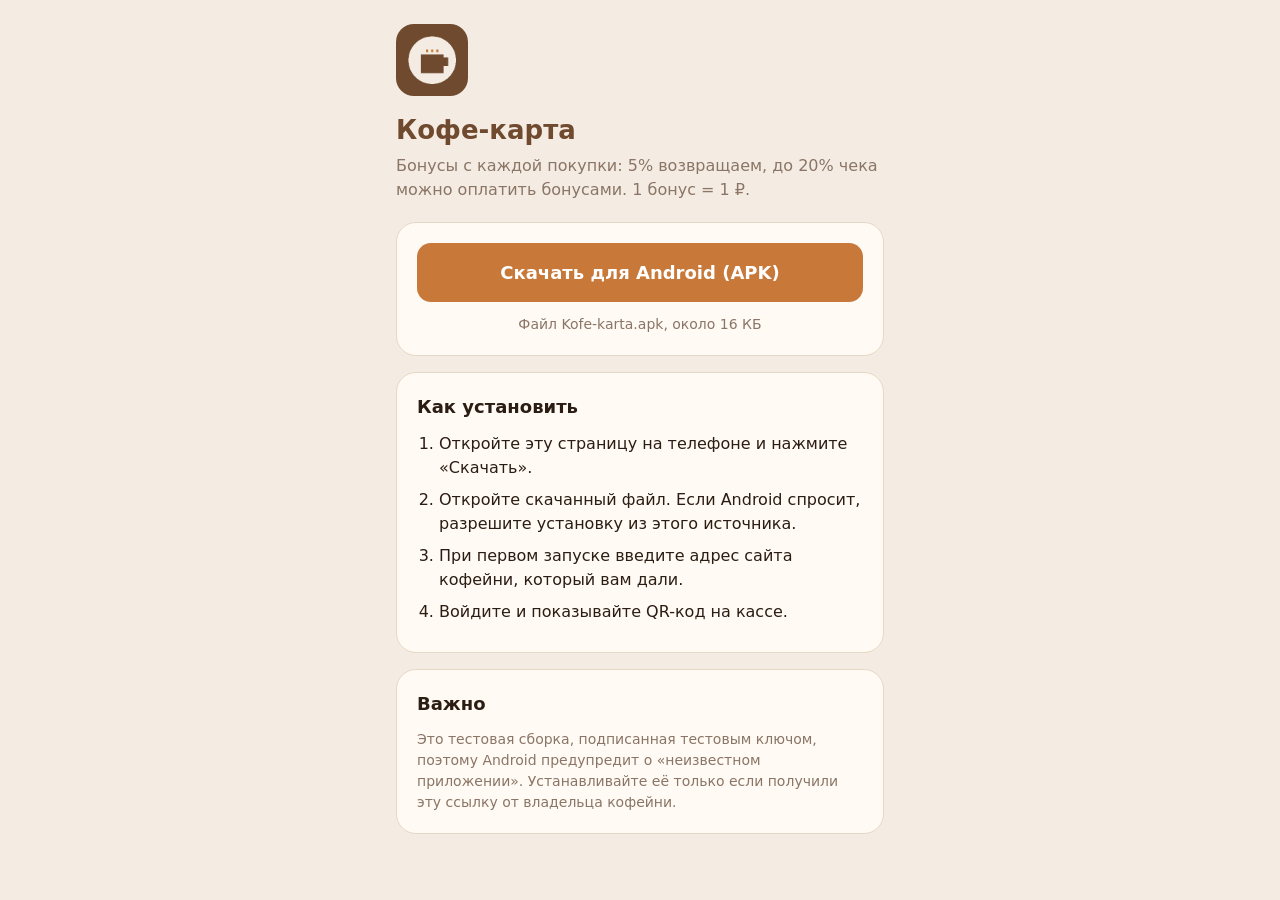
==== docs/index.html @ 7e7cccf2 "Бонусная система кофейни: сервер, веб-приложение и Android-оболочка Кэшбэк бонусами (5% с покупки, д" ====
<!doctype html>
<html lang="ru">
<head>
<meta charset="utf-8">
<meta name="viewport" content="width=device-width, initial-scale=1">
<meta name="theme-color" content="#6f4a2f">
<title>Кофе-карта — скачать приложение</title>
<link rel="icon" href="icon.svg">
<style>
  :root { --bg:#f4ece2; --card:#fffaf3; --ink:#2b1d14; --muted:#8a7566; --line:#e6d8c7; --brown:#6f4a2f; --accent:#c8793a; --accent-ink:#fff; }
  @media (prefers-color-scheme: dark) {
    :root { --bg:#1e1510; --card:#2a1e17; --ink:#f3e8da; --muted:#a8917e; --line:#3d2d22; --brown:#d9a26c; --accent:#d98a45; --accent-ink:#1e1510; }
  }
  * { box-sizing: border-box; }
  body { margin:0; background:var(--bg); color:var(--ink); font:16px/1.5 system-ui,-apple-system,"Segoe UI",Roboto,sans-serif; }
  main { max-width:520px; margin:0 auto; padding:24px 16px 48px; }
  h1 { font-size:26px; margin:8px 0 4px; color:var(--brown); }
  .lead { color:var(--muted); margin:0 0 20px; }
  .card { background:var(--card); border:1px solid var(--line); border-radius:20px; padding:20px; margin-bottom:16px; }
  h2 { font-size:18px; margin:0 0 12px; }
  .btn { display:block; text-align:center; text-decoration:none; font-weight:700; font-size:18px; padding:16px;
         border-radius:14px; background:var(--accent); color:var(--accent-ink); }
  ol { margin:0; padding-left:22px; } li { margin:8px 0; }
  .muted { color:var(--muted); font-size:14px; }
  img.logo { width:72px; height:72px; border-radius:18px; }
</style>
</head>
<body>
<main>
  <img class="logo" src="icon-192.png" alt="">
  <h1>Кофе-карта</h1>
  <p class="lead">Бонусы с каждой покупки: 5% возвращаем, до 20% чека можно оплатить бонусами. 1 бонус = 1 ₽.</p>

  <div class="card">
    <a class="btn" href="https://github.com/killmite96-bot/coffee-bonus/releases/latest/download/Kofe-karta.apk">Скачать для Android (APK)</a>
    <p class="muted" style="margin:12px 0 0 0; text-align:center">Файл Kofe-karta.apk, около 16 КБ</p>
  </div>

  <div class="card">
    <h2>Как установить</h2>
    <ol>
      <li>Откройте эту страницу на телефоне и нажмите «Скачать».</li>
      <li>Откройте скачанный файл. Если Android спросит, разрешите установку из этого источника.</li>
      <li>При первом запуске введите адрес сайта кофейни, который вам дали.</li>
      <li>Войдите и показывайте QR-код на кассе.</li>
    </ol>
  </div>

  <div class="card">
    <h2>Важно</h2>
    <p class="muted" style="margin:0">Это тестовая сборка, подписанная тестовым ключом, поэтому Android предупредит о «неизвестном приложении». Устанавливайте её только если получили эту ссылку от владельца кофейни.</p>
  </div>
</main>
</body>
</html>
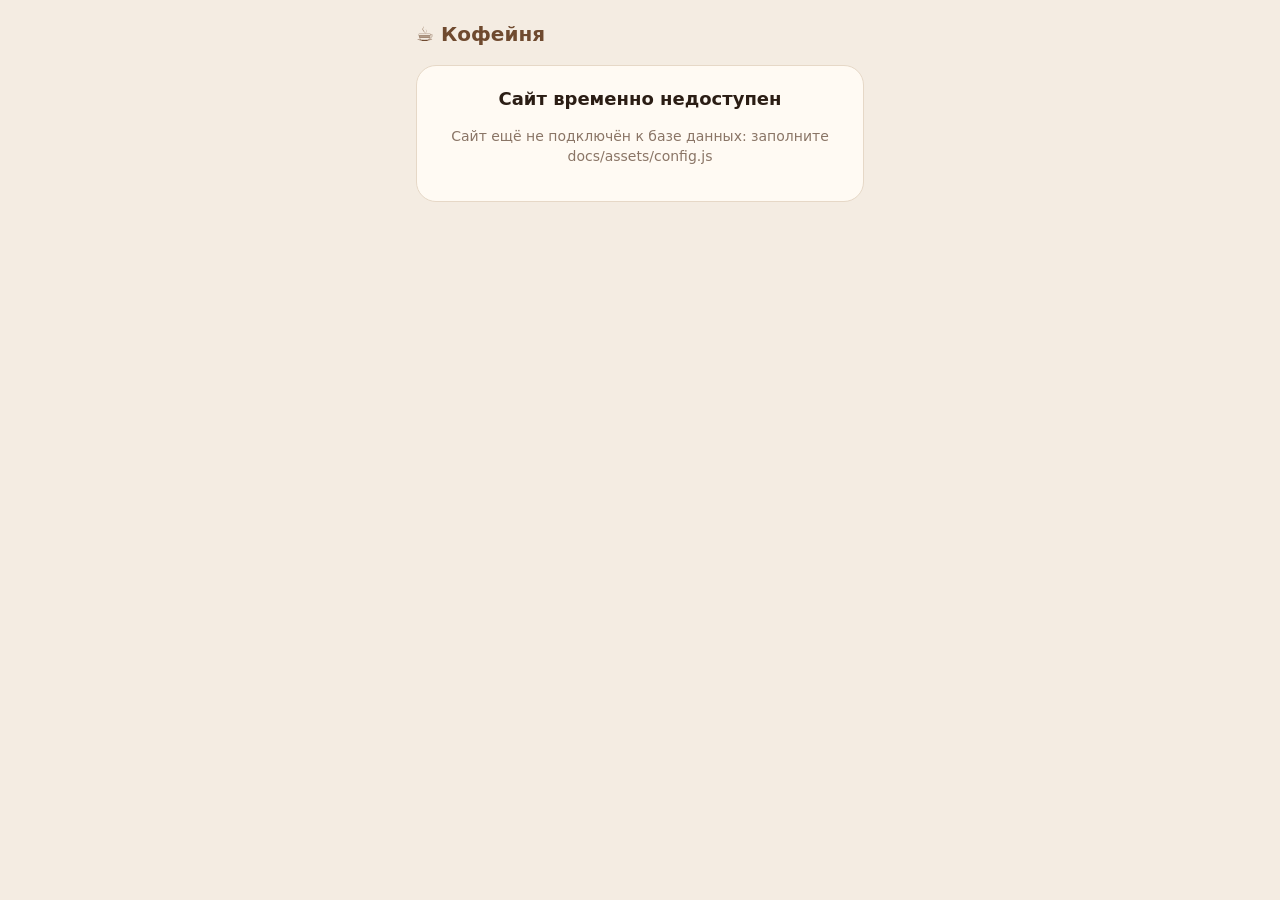
==== commit deca3efd: "Перенос на GitHub Pages + Supabase: сервер больше не нужен Сайт (клиент, касса, админка) целиком в d" ====
--- a/docs/index.html
+++ b/docs/index.html
@@ -2,54 +2,136 @@
 <html lang="ru">
 <head>
 <meta charset="utf-8">
-<meta name="viewport" content="width=device-width, initial-scale=1">
+<meta name="viewport" content="width=device-width, initial-scale=1, viewport-fit=cover">
 <meta name="theme-color" content="#6f4a2f">
-<title>Кофе-карта — скачать приложение</title>
-<link rel="icon" href="icon.svg">
-<style>
-  :root { --bg:#f4ece2; --card:#fffaf3; --ink:#2b1d14; --muted:#8a7566; --line:#e6d8c7; --brown:#6f4a2f; --accent:#c8793a; --accent-ink:#fff; }
-  @media (prefers-color-scheme: dark) {
-    :root { --bg:#1e1510; --card:#2a1e17; --ink:#f3e8da; --muted:#a8917e; --line:#3d2d22; --brown:#d9a26c; --accent:#d98a45; --accent-ink:#1e1510; }
-  }
-  * { box-sizing: border-box; }
-  body { margin:0; background:var(--bg); color:var(--ink); font:16px/1.5 system-ui,-apple-system,"Segoe UI",Roboto,sans-serif; }
-  main { max-width:520px; margin:0 auto; padding:24px 16px 48px; }
-  h1 { font-size:26px; margin:8px 0 4px; color:var(--brown); }
-  .lead { color:var(--muted); margin:0 0 20px; }
-  .card { background:var(--card); border:1px solid var(--line); border-radius:20px; padding:20px; margin-bottom:16px; }
-  h2 { font-size:18px; margin:0 0 12px; }
-  .btn { display:block; text-align:center; text-decoration:none; font-weight:700; font-size:18px; padding:16px;
-         border-radius:14px; background:var(--accent); color:var(--accent-ink); }
-  ol { margin:0; padding-left:22px; } li { margin:8px 0; }
-  .muted { color:var(--muted); font-size:14px; }
-  img.logo { width:72px; height:72px; border-radius:18px; }
-</style>
+<title>Бонусная карта</title>
+<link rel="manifest" href="manifest.webmanifest">
+<link rel="icon" href="assets/icon.svg">
+<link rel="apple-touch-icon" href="assets/icon-192.png">
+<link rel="stylesheet" href="assets/style.css">
 </head>
 <body>
-<main>
-  <img class="logo" src="icon-192.png" alt="">
-  <h1>Кофе-карта</h1>
-  <p class="lead">Бонусы с каждой покупки: 5% возвращаем, до 20% чека можно оплатить бонусами. 1 бонус = 1 ₽.</p>
+<div class="wrap">
+  <div class="brand"><h1 id="shop">☕ Кофейня</h1><button class="ghost small" id="logout" hidden>Выйти</button></div>
+  <div id="view"></div>
+</div>
+<script src="assets/vendor/qrcode.min.js"></script>
+<script src="assets/config.js"></script>
+<script src="assets/common.js"></script>
+<script>
+let cfg, timers = [];
+const view = $('#view');
 
-  <div class="card">
-    <a class="btn" href="https://github.com/killmite96-bot/coffee-bonus/releases/latest/download/Kofe-karta.apk">Скачать для Android (APK)</a>
-    <p class="muted" style="margin:12px 0 0 0; text-align:center">Файл Kofe-karta.apk, около 16 КБ</p>
-  </div>
+function clearTimers() { timers.forEach(clearInterval); timers = []; }
 
-  <div class="card">
-    <h2>Как установить</h2>
-    <ol>
-      <li>Откройте эту страницу на телефоне и нажмите «Скачать».</li>
-      <li>Откройте скачанный файл. Если Android спросит, разрешите установку из этого источника.</li>
-      <li>При первом запуске введите адрес сайта кофейни, который вам дали.</li>
-      <li>Войдите и показывайте QR-код на кассе.</li>
-    </ol>
-  </div>
+function showLogin() {
+  clearTimers();
+  $('#logout').hidden = true;
+  view.innerHTML = `
+    <div class="card center">
+      <p class="lead">Возвращаем бонусами с каждой покупки 🎁</p>
+      <p class="muted">Войдите, чтобы получить свою карту. Показывайте QR-код на кассе — бонусы копятся сами, а потом ими можно оплатить часть заказа.</p>
+      <div id="login"></div>
+    </div>
+    <p class="muted center"><a href="barista/" style="color:inherit">Для сотрудников</a> · <a href="admin/" style="color:inherit">Администратору</a></p>`;
+  const box = $('#login');
+  if (cfg.dev) {
+    box.innerHTML = `
+      <label for="n" style="text-align:left">Тестовый вход — ваше имя</label>
+      <input id="n" placeholder="Например, Анна" autocomplete="off">
+      <p></p><button class="big" id="go">Войти</button>
+      <p class="muted">Режим разработки: бот Telegram ещё не подключён.</p>`;
+    $('#go').onclick = async () => {
+      try { await api('/api/auth/dev', 'POST', { name: $('#n').value }); boot(); }
+      catch (e) { toast(e.message, 'err'); }
+    };
+  } else {
+    const s = document.createElement('script');
+    s.async = true;
+    s.src = 'https://telegram.org/js/telegram-widget.js?22';
+    s.dataset.telegramLogin = cfg.bot_username;
+    s.dataset.size = 'large';
+    s.dataset.radius = '14';
+    s.dataset.authUrl = new URL('auth/', location.href).href; // вход через редирект — работает и в приложении
+    s.dataset.requestAccess = 'write';
+    box.appendChild(s);
+  }
+}
 
-  <div class="card">
-    <h2>Важно</h2>
-    <p class="muted" style="margin:0">Это тестовая сборка, подписанная тестовым ключом, поэтому Android предупредит о «неизвестном приложении». Устанавливайте её только если получили эту ссылку от владельца кофейни.</p>
-  </div>
-</main>
+function showCard(me) {
+  $('#logout').hidden = false;
+  view.innerHTML = `
+    <div class="card">
+      <p class="muted center" style="margin:0">Здравствуйте, ${esc(me.user.name)}</p>
+      <div id="bal"></div>
+      <p class="muted center" id="rules" style="margin:10px 0 0"></p>
+    </div>
+    <div class="card center">
+      <h2>Покажите баристе</h2>
+      <div class="qrbox" id="qr"></div>
+      <div class="bar"><i id="timer" style="width:100%"></i></div>
+      <p class="muted" style="margin:12px 0 2px">Если сканер не работает, назовите:</p>
+      <div class="muted">Карта № <b id="card"></b></div>
+      <div class="code" id="code"></div>
+    </div>
+    <div class="card"><h2>История</h2><ul class="list" id="hist"></ul></div>`;
+  paint(me);
+
+  let expiresAt = 0;
+  const loadQr = async () => {
+    try {
+      const q = await api('/api/qr');
+      const qr = qrcode(0, 'M');
+      qr.addData(q.payload);
+      qr.make();
+      $('#qr').innerHTML = qr.createSvgTag({ scalable: true, margin: 0 });
+      $('#card').textContent = q.card;
+      $('#code').textContent = q.code.slice(0, 3) + ' ' + q.code.slice(3);
+      expiresAt = Date.now() + q.expires_in * 1000;
+    } catch (e) { if (e.status === 401) boot(); }
+  };
+  loadQr();
+  timers.push(setInterval(() => {
+    const left = (expiresAt - Date.now()) / 1000;
+    $('#timer').style.width = Math.max(0, left / 30 * 100) + '%';
+    if (left <= 1) { expiresAt = Date.now() + 5000; loadQr(); }
+  }, 1000));
+  // подтягиваем прогресс, пока клиент ждёт у кассы
+  timers.push(setInterval(async () => {
+    try { paint(await api('/api/me')); } catch (e) { if (e.status === 401) boot(); }
+  }, 6000));
+}
+
+let last = '';
+function paint(me) {
+  const key = JSON.stringify([me.balance, me.history.length]);
+  if (key === last) return;
+  if (last && JSON.parse(last)[0] !== me.balance) toast('Баланс обновлён: ' + me.balance + ' ' + bonusWord(me.balance));
+  last = key;
+  $('#bal').innerHTML = balanceBlock(me.balance);
+  $('#rules').textContent = `Начисляем ${me.earn_percent}% с каждой покупки. Бонусами можно оплатить до ${me.max_spend_percent}% чека.`;
+  $('#hist').innerHTML = me.history.length
+    ? me.history.map(h => `<li><span>Покупка ${rub(h.amount)}
+        <span class="muted">· ${esc(h.location || '')}</span><br><span class="muted">${fmtDate(h.created_at)}</span></span>
+        <span>${purchaseDelta(h)}</span></li>`).join('')
+    : '<li class="muted">Пока пусто — самое время за первой покупкой</li>';
+}
+
+async function boot() {
+  clearTimers();
+  last = '';
+  try { cfg = cfg || await api('/api/config'); }
+  catch (e) {
+    view.innerHTML = `<div class="card center"><p class="lead">Сайт временно недоступен</p><p class="muted">${esc(e.message)}</p></div>`;
+    return;
+  }
+  $('#shop').textContent = '☕ ' + cfg.shop_name;
+  document.title = cfg.shop_name + ' — бонусная карта';
+  try { showCard(await api('/api/me')); } catch { showLogin(); }
+}
+
+$('#logout').onclick = async () => { await api('/api/logout', 'POST', {}); boot(); };
+boot();
+</script>
 </body>
 </html>
--- a/docs/assets/style.css
+++ b/docs/assets/style.css
@@ -0,0 +1,92 @@
+:root {
+  --bg: #f4ece2; --card: #fffaf3; --ink: #2b1d14; --muted: #8a7566; --line: #e6d8c7;
+  --brown: #6f4a2f; --accent: #c8793a; --accent-ink: #fff; --ok: #3d8b5a; --err: #b8402f;
+  --cup: #ede0cf;
+}
+@media (prefers-color-scheme: dark) {
+  :root {
+    --bg: #1e1510; --card: #2a1e17; --ink: #f3e8da; --muted: #a8917e; --line: #3d2d22;
+    --brown: #d9a26c; --accent: #d98a45; --accent-ink: #1e1510; --ok: #6cc08a; --err: #ee8372;
+    --cup: #3a2b21;
+  }
+}
+* { box-sizing: border-box; }
+html { -webkit-text-size-adjust: 100%; }
+body {
+  margin: 0; background: var(--bg); color: var(--ink);
+  font: 16px/1.45 system-ui, -apple-system, "Segoe UI", Roboto, sans-serif;
+}
+.wrap { max-width: 480px; margin: 0 auto; padding: 16px; }
+.wide { max-width: 980px; }
+.brand { display: flex; align-items: center; justify-content: space-between; margin: 4px 0 16px; }
+.brand h1 { font-size: 20px; margin: 0; color: var(--brown); }
+h2 { font-size: 18px; margin: 0 0 12px; }
+.card {
+  background: var(--card); border: 1px solid var(--line); border-radius: 20px;
+  padding: 20px; margin-bottom: 16px;
+}
+.muted { color: var(--muted); font-size: 14px; }
+.center { text-align: center; }
+
+button, .btn {
+  font: inherit; font-weight: 600; border: 0; border-radius: 14px; cursor: pointer;
+  padding: 13px 18px; background: var(--accent); color: var(--accent-ink);
+  min-height: 48px;
+}
+button.ghost { background: transparent; color: var(--muted); border: 1px solid var(--line); }
+button.big { width: 100%; font-size: 18px; padding: 16px; }
+button.ok { background: var(--ok); color: #fff; }
+button.small { min-height: 34px; padding: 6px 12px; font-size: 14px; border-radius: 10px; }
+button:disabled { opacity: .5; cursor: default; }
+input, select {
+  font: inherit; width: 100%; padding: 12px 14px; border-radius: 12px;
+  border: 1px solid var(--line); background: var(--bg); color: var(--ink); min-height: 48px;
+}
+label { display: block; font-size: 14px; color: var(--muted); margin: 10px 0 4px; }
+.row { display: flex; gap: 10px; }
+.row > * { flex: 1; }
+
+/* карточка лояльности */
+.balance { display: flex; align-items: baseline; justify-content: center; gap: 10px; margin: 8px 0 2px; }
+.balance b { font-size: 56px; line-height: 1; color: var(--brown); }
+.balance span { font-size: 20px; color: var(--muted); }
+.plus { color: var(--ok); font-weight: 700; }
+.minus { color: var(--err); font-weight: 700; }
+.summary { background: var(--bg); border-radius: 14px; padding: 12px 14px; margin: 12px 0; }
+.summary div { display: flex; justify-content: space-between; padding: 3px 0; }
+.summary .total { font-weight: 700; font-size: 18px; border-top: 1px solid var(--line); margin-top: 6px; padding-top: 8px; }
+.lead { font-size: 18px; font-weight: 600; text-align: center; margin: 0; }
+.qrbox { background: #fff; border-radius: 16px; padding: 14px; width: fit-content; margin: 8px auto; }
+.qrbox svg { display: block; width: 220px; height: 220px; }
+.bar { height: 5px; border-radius: 3px; background: var(--line); overflow: hidden; margin: 10px 24px 0; }
+.bar > i { display: block; height: 100%; background: var(--accent); transition: width 1s linear; }
+.code { font: 600 22px/1 ui-monospace, Consolas, monospace; letter-spacing: 3px; margin-top: 6px; }
+
+ul.list { list-style: none; margin: 0; padding: 0; }
+ul.list li { display: flex; justify-content: space-between; gap: 12px; padding: 9px 0; border-top: 1px solid var(--line); }
+ul.list li:first-child { border-top: 0; }
+
+.toast {
+  position: fixed; left: 50%; bottom: 24px; transform: translateX(-50%); z-index: 9;
+  background: var(--ok); color: #fff; padding: 12px 18px; border-radius: 14px; font-weight: 600;
+  max-width: 90vw; box-shadow: 0 6px 20px rgba(0,0,0,.25);
+}
+.toast.err { background: var(--err); }
+
+/* бариста */
+video { width: 100%; border-radius: 16px; background: #000; max-height: 50vh; object-fit: cover; }
+.who { font-size: 22px; font-weight: 700; text-align: center; margin: 0; }
+.tag { display: inline-block; padding: 2px 10px; border-radius: 99px; font-size: 13px; background: var(--cup); color: var(--brown); }
+.tag.redeem { background: var(--accent); color: var(--accent-ink); }
+
+/* админка */
+.tabs { display: flex; gap: 6px; flex-wrap: wrap; margin-bottom: 16px; }
+.tabs button { background: var(--card); color: var(--ink); border: 1px solid var(--line); }
+.tabs button.on { background: var(--brown); color: #fff; border-color: var(--brown); }
+.kpis { display: grid; grid-template-columns: repeat(auto-fit, minmax(150px, 1fr)); gap: 12px; margin-bottom: 16px; }
+.kpi { background: var(--card); border: 1px solid var(--line); border-radius: 16px; padding: 14px; }
+.kpi b { display: block; font-size: 28px; color: var(--brown); }
+table { width: 100%; border-collapse: collapse; font-size: 15px; }
+th, td { text-align: left; padding: 9px 8px; border-top: 1px solid var(--line); }
+th { color: var(--muted); font-weight: 600; font-size: 13px; border-top: 0; }
+.scroll { overflow-x: auto; }
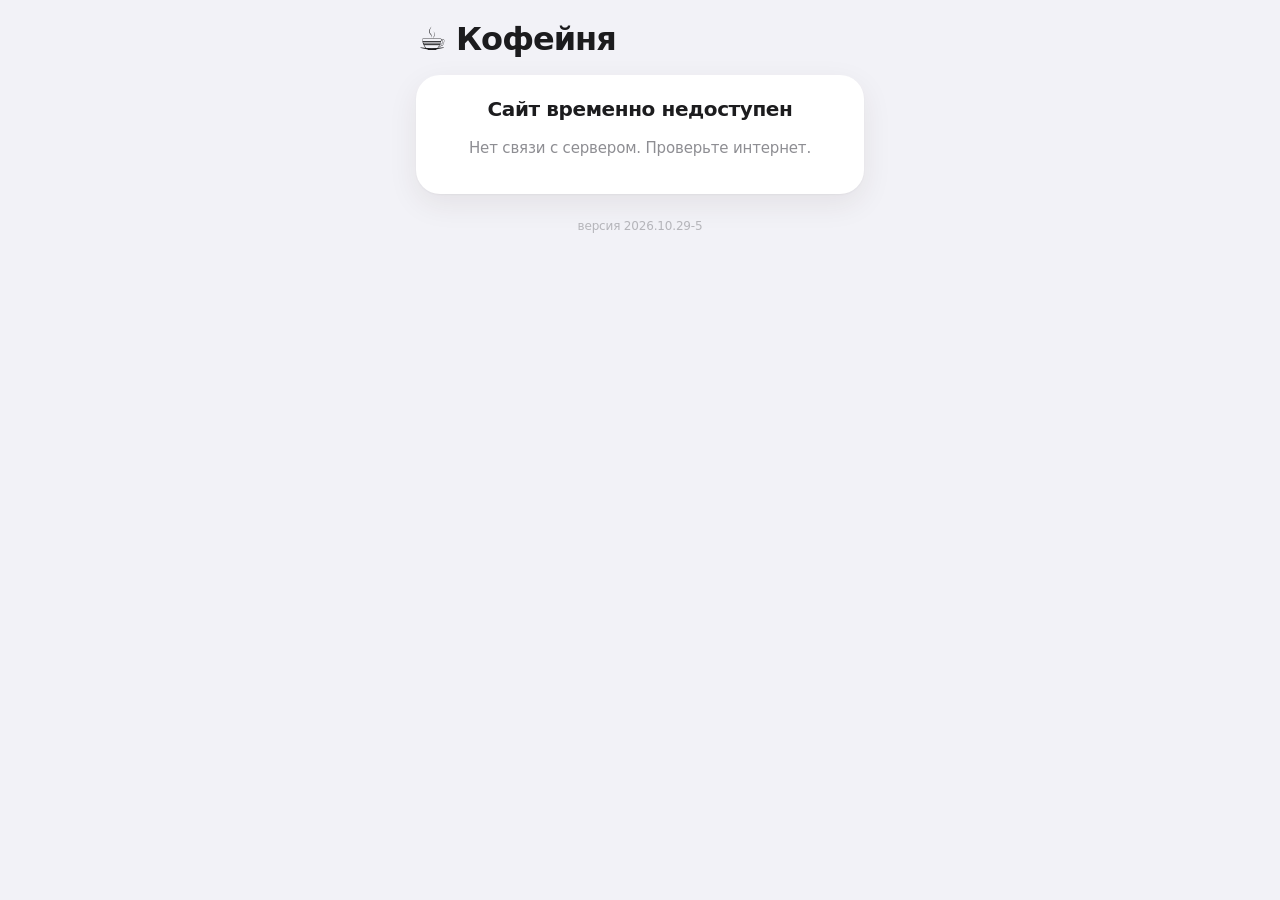
==== commit 83a4e6e4: "Дизайн в стиле iOS и надёжное сканирование QR - Новая система стилей: крупные заголовки, закруглённы" ====
--- a/docs/index.html
+++ b/docs/index.html
@@ -3,7 +3,10 @@
 <head>
 <meta charset="utf-8">
 <meta name="viewport" content="width=device-width, initial-scale=1, viewport-fit=cover">
-<meta name="theme-color" content="#6f4a2f">
+<meta name="theme-color" content="#f2f2f7" media="(prefers-color-scheme: light)">
+<meta name="theme-color" content="#000000" media="(prefers-color-scheme: dark)">
+<meta name="apple-mobile-web-app-capable" content="yes">
+<meta name="mobile-web-app-capable" content="yes">
 <title>Бонусная карта</title>
 <link rel="manifest" href="manifest.webmanifest">
 <link rel="icon" href="assets/icon.svg">
@@ -13,24 +16,31 @@
 <body>
 <div class="wrap">
   <div class="brand"><h1 id="shop">☕ Кофейня</h1><button class="ghost small" id="logout" hidden>Выйти</button></div>
-  <div id="view"></div>
+  <div id="view" class="view"></div>
 </div>
 <script src="assets/vendor/qrcode.min.js"></script>
 <script src="assets/config.js"></script>
 <script src="assets/common.js"></script>
 <script>
-let cfg, timers = [];
+let cfg, timers = [], prevBalance = 0, last = '';
 const view = $('#view');
 
 function clearTimers() { timers.forEach(clearInterval); timers = []; }
+
+function skeleton() {
+  view.innerHTML = `<div class="card"><div class="skeleton" style="height:22px;width:50%;margin:0 auto 18px"></div>
+    <div class="skeleton" style="height:64px;width:70%;margin:0 auto"></div></div>
+    <div class="card"><div class="skeleton" style="height:240px"></div></div>`;
+}
 
 function showLogin() {
   clearTimers();
   $('#logout').hidden = true;
   view.innerHTML = `
     <div class="card center">
-      <p class="lead">Возвращаем бонусами с каждой покупки 🎁</p>
-      <p class="muted">Войдите, чтобы получить свою карту. Показывайте QR-код на кассе — бонусы копятся сами, а потом ими можно оплатить часть заказа.</p>
+      <span class="hero-emoji">🎁</span>
+      <p class="lead">Возвращаем бонусами<br>с каждой покупки</p>
+      <p class="muted" style="margin:10px 0 18px">Войдите, чтобы получить свою карту. Показывайте QR на кассе — бонусы копятся сами, а потом ими можно оплатить часть заказа.</p>
       <div id="login"></div>
     </div>
     <p class="muted center"><a href="barista/" style="color:inherit">Для сотрудников</a> · <a href="admin/" style="color:inherit">Администратору</a></p>`;
@@ -39,19 +49,21 @@
     box.innerHTML = `
       <label for="n" style="text-align:left">Тестовый вход — ваше имя</label>
       <input id="n" placeholder="Например, Анна" autocomplete="off">
-      <p></p><button class="big" id="go">Войти</button>
-      <p class="muted">Режим разработки: бот Telegram ещё не подключён.</p>`;
-    $('#go').onclick = async () => {
-      try { await api('/api/auth/dev', 'POST', { name: $('#n').value }); boot(); }
+      <p style="margin:12px 0 0"></p><button class="big" id="go">Войти</button>
+      <p class="muted" style="margin:14px 0 0">Режим разработки: бот Telegram ещё не подключён.</p>`;
+    const go = async () => {
+      try { await api('/api/auth/dev', 'POST', { name: $('#n').value }); haptic(); boot(); }
       catch (e) { toast(e.message, 'err'); }
     };
+    $('#go').onclick = go;
+    $('#n').addEventListener('keydown', e => { if (e.key === 'Enter') go(); });
   } else {
     const s = document.createElement('script');
     s.async = true;
     s.src = 'https://telegram.org/js/telegram-widget.js?22';
     s.dataset.telegramLogin = cfg.bot_username;
     s.dataset.size = 'large';
-    s.dataset.radius = '14';
+    s.dataset.radius = '16';
     s.dataset.authUrl = new URL('auth/', location.href).href; // вход через редирект — работает и в приложении
     s.dataset.requestAccess = 'write';
     box.appendChild(s);
@@ -61,30 +73,32 @@
 function showCard(me) {
   $('#logout').hidden = false;
   view.innerHTML = `
-    <div class="card">
-      <p class="muted center" style="margin:0">Здравствуйте, ${esc(me.user.name)}</p>
+    <div class="card center">
+      <p class="muted" style="margin:0;font-weight:500">Здравствуйте, ${esc(me.user.name)}</p>
       <div id="bal"></div>
-      <p class="muted center" id="rules" style="margin:10px 0 0"></p>
+      <p class="muted" id="rules" style="margin:12px 0 0"></p>
     </div>
     <div class="card center">
-      <h2>Покажите баристе</h2>
-      <div class="qrbox" id="qr"></div>
-      <div class="bar"><i id="timer" style="width:100%"></i></div>
-      <p class="muted" style="margin:12px 0 2px">Если сканер не работает, назовите:</p>
-      <div class="muted">Карта № <b id="card"></b></div>
+      <h2 style="margin-bottom:6px">Покажите баристе</h2>
+      <div class="qrring" id="ring"><div class="qrbox" id="qr"></div></div>
+      <p class="muted" style="margin:14px 0 2px">Если сканер не работает, назовите:</p>
+      <div class="muted">Карта № <b id="card" style="color:var(--ink)"></b></div>
       <div class="code" id="code"></div>
     </div>
     <div class="card"><h2>История</h2><ul class="list" id="hist"></ul></div>`;
-  paint(me);
+  last = ''; paint(me);
 
-  let expiresAt = 0;
+  let expiresAt = 0, first = true;
   const loadQr = async () => {
     try {
       const q = await api('/api/qr');
       const qr = qrcode(0, 'M');
       qr.addData(q.payload);
       qr.make();
-      $('#qr').innerHTML = qr.createSvgTag({ scalable: true, margin: 0 });
+      const box = $('#qr');
+      box.innerHTML = qr.createSvgTag({ scalable: true, margin: 0 });
+      if (!first) { box.classList.remove('refresh'); void box.offsetWidth; box.classList.add('refresh'); }   // лёгкая «пульсация» при обновлении
+      first = false;
       $('#card').textContent = q.card;
       $('#code').textContent = q.code.slice(0, 3) + ' ' + q.code.slice(3);
       expiresAt = Date.now() + q.expires_in * 1000;
@@ -93,33 +107,41 @@
   loadQr();
   timers.push(setInterval(() => {
     const left = (expiresAt - Date.now()) / 1000;
-    $('#timer').style.width = Math.max(0, left / 30 * 100) + '%';
+    const ring = $('#ring');
+    if (ring) ring.style.setProperty('--p', Math.max(0, left / 30 * 100));
     if (left <= 1) { expiresAt = Date.now() + 5000; loadQr(); }
-  }, 1000));
-  // подтягиваем прогресс, пока клиент ждёт у кассы
+  }, 500));
+  // подтягиваем баланс, пока клиент ждёт у кассы
   timers.push(setInterval(async () => {
     try { paint(await api('/api/me')); } catch (e) { if (e.status === 401) boot(); }
   }, 6000));
 }
 
-let last = '';
 function paint(me) {
   const key = JSON.stringify([me.balance, me.history.length]);
   if (key === last) return;
-  if (last && JSON.parse(last)[0] !== me.balance) toast('Баланс обновлён: ' + me.balance + ' ' + bonusWord(me.balance));
+  const changed = last && JSON.parse(last)[0] !== me.balance;
+  if (changed) {
+    const d = me.balance - prevBalance;
+    toast(d > 0 ? `+${d} ${bonusWord(d)} 🎉` : `Баланс: ${me.balance} ${bonusWord(me.balance)}`);
+    haptic([14, 30, 14]);
+  }
   last = key;
-  $('#bal').innerHTML = balanceBlock(me.balance);
+  $('#bal').innerHTML = balanceBlock(me.balance, prevBalance);
+  animateNumbers($('#bal'));
+  prevBalance = me.balance;
   $('#rules').textContent = `Начисляем ${me.earn_percent}% с каждой покупки. Бонусами можно оплатить до ${me.max_spend_percent}% чека.`;
   $('#hist').innerHTML = me.history.length
     ? me.history.map(h => `<li><span>Покупка ${rub(h.amount)}
-        <span class="muted">· ${esc(h.location || '')}</span><br><span class="muted">${fmtDate(h.created_at)}</span></span>
-        <span>${purchaseDelta(h)}</span></li>`).join('')
+        <span class="muted">· ${esc(h.location || '')}</span><br><span class="muted" style="font-size:13px">${fmtDate(h.created_at)}</span></span>
+        <span style="font-size:18px">${purchaseDelta(h)}</span></li>`).join('')
     : '<li class="muted">Пока пусто — самое время за первой покупкой</li>';
 }
 
 async function boot() {
   clearTimers();
   last = '';
+  skeleton();
   try { cfg = cfg || await api('/api/config'); }
   catch (e) {
     view.innerHTML = `<div class="card center"><p class="lead">Сайт временно недоступен</p><p class="muted">${esc(e.message)}</p></div>`;
@@ -130,7 +152,7 @@
   try { showCard(await api('/api/me')); } catch { showLogin(); }
 }
 
-$('#logout').onclick = async () => { await api('/api/logout', 'POST', {}); boot(); };
+$('#logout').onclick = async () => { await api('/api/logout', 'POST', {}); prevBalance = 0; boot(); };
 boot();
 </script>
 </body>
--- a/docs/assets/style.css
+++ b/docs/assets/style.css
@@ -1,92 +1,238 @@
+/* ============================================================================
+   Кофе-карта — дизайн в духе iOS: крупные заголовки, закруглённые карточки,
+   стеклянные панели, пружинные анимации. Светлая и тёмная темы — как в системе.
+   ========================================================================== */
 :root {
-  --bg: #f4ece2; --card: #fffaf3; --ink: #2b1d14; --muted: #8a7566; --line: #e6d8c7;
-  --brown: #6f4a2f; --accent: #c8793a; --accent-ink: #fff; --ok: #3d8b5a; --err: #b8402f;
-  --cup: #ede0cf;
+  color-scheme: light dark;
+  --bg: #f2f2f7;
+  --card: #ffffff;
+  --ink: #1c1c1e;
+  --muted: #8e8e93;
+  --sep: rgba(60, 60, 67, .16);
+  --fill: rgba(118, 118, 128, .12);
+  --fill-2: rgba(118, 118, 128, .2);
+  --brand: #6f4a2f;
+  --accent: #c8793a;
+  --accent-2: #e8a566;
+  --accent-ink: #ffffff;
+  --accent-soft: rgba(200, 121, 58, .14);
+  --ok: #30b350;
+  --err: #ff3b30;
+  --glass: rgba(255, 255, 255, .72);
+  --shadow: 0 1px 2px rgba(0, 0, 0, .04), 0 10px 30px rgba(60, 40, 20, .08);
+  --spring: cubic-bezier(.32, .72, 0, 1);      /* кривая iOS для шторок и переходов */
+  --pop: cubic-bezier(.34, 1.56, .64, 1);      /* лёгкий «отскок» */
+  --safe-t: env(safe-area-inset-top, 0px);
+  --safe-b: env(safe-area-inset-bottom, 0px);
 }
 @media (prefers-color-scheme: dark) {
   :root {
-    --bg: #1e1510; --card: #2a1e17; --ink: #f3e8da; --muted: #a8917e; --line: #3d2d22;
-    --brown: #d9a26c; --accent: #d98a45; --accent-ink: #1e1510; --ok: #6cc08a; --err: #ee8372;
-    --cup: #3a2b21;
+    --bg: #000000;
+    --card: #1c1c1e;
+    --ink: #ffffff;
+    --muted: #98989f;
+    --sep: rgba(84, 84, 88, .55);
+    --fill: rgba(118, 118, 128, .24);
+    --fill-2: rgba(118, 118, 128, .36);
+    --brand: #e8b27a;
+    --accent: #e0914f;
+    --accent-2: #f2b87c;
+    --accent-ink: #1c1c1e;
+    --accent-soft: rgba(224, 145, 79, .18);
+    --ok: #32d74b;
+    --err: #ff453a;
+    --glass: rgba(44, 44, 46, .72);
+    --shadow: none;
   }
 }
-* { box-sizing: border-box; }
+
+* { box-sizing: border-box; -webkit-tap-highlight-color: transparent; }
 html { -webkit-text-size-adjust: 100%; }
 body {
   margin: 0; background: var(--bg); color: var(--ink);
-  font: 16px/1.45 system-ui, -apple-system, "Segoe UI", Roboto, sans-serif;
-}
-.wrap { max-width: 480px; margin: 0 auto; padding: 16px; }
-.wide { max-width: 980px; }
-.brand { display: flex; align-items: center; justify-content: space-between; margin: 4px 0 16px; }
-.brand h1 { font-size: 20px; margin: 0; color: var(--brown); }
-h2 { font-size: 18px; margin: 0 0 12px; }
+  font: 17px/1.4 -apple-system, BlinkMacSystemFont, "SF Pro Text", "SF Pro Display", "Segoe UI", Roboto, "Helvetica Neue", system-ui, sans-serif;
+  -webkit-font-smoothing: antialiased; letter-spacing: -.01em;
+}
+.wrap {
+  max-width: 480px; margin: 0 auto;
+  padding: calc(var(--safe-t) + 12px) max(16px, env(safe-area-inset-right)) calc(var(--safe-b) + 32px) max(16px, env(safe-area-inset-left));
+}
+.wide { max-width: 1000px; }
+
+/* ----- шапка с крупным заголовком ----- */
+.brand { display: flex; align-items: center; justify-content: space-between; gap: 12px; margin: 10px 2px 18px; }
+.brand h1 { font-size: 32px; line-height: 1.1; margin: 0; font-weight: 700; letter-spacing: -.03em; color: var(--ink); }
+h2 { font-size: 20px; margin: 0 0 12px; font-weight: 700; letter-spacing: -.02em; }
+.muted { color: var(--muted); font-size: 15px; }
+.center { text-align: center; }
+a { color: var(--accent); }
+
+/* ----- карточки ----- */
 .card {
-  background: var(--card); border: 1px solid var(--line); border-radius: 20px;
-  padding: 20px; margin-bottom: 16px;
-}
-.muted { color: var(--muted); font-size: 14px; }
-.center { text-align: center; }
-
+  background: var(--card); border-radius: 24px; padding: 20px; margin-bottom: 16px;
+  box-shadow: var(--shadow);
+}
+
+/* ----- кнопки ----- */
 button, .btn {
-  font: inherit; font-weight: 600; border: 0; border-radius: 14px; cursor: pointer;
-  padding: 13px 18px; background: var(--accent); color: var(--accent-ink);
-  min-height: 48px;
-}
-button.ghost { background: transparent; color: var(--muted); border: 1px solid var(--line); }
-button.big { width: 100%; font-size: 18px; padding: 16px; }
-button.ok { background: var(--ok); color: #fff; }
-button.small { min-height: 34px; padding: 6px 12px; font-size: 14px; border-radius: 10px; }
-button:disabled { opacity: .5; cursor: default; }
+  font: inherit; font-weight: 600; font-size: 17px; border: 0; border-radius: 16px; cursor: pointer;
+  padding: 14px 20px; min-height: 50px; color: var(--accent-ink);
+  background: linear-gradient(180deg, var(--accent-2), var(--accent));
+  box-shadow: 0 6px 16px -6px color-mix(in srgb, var(--accent) 70%, transparent);
+  transition: transform .4s var(--spring), opacity .2s, box-shadow .3s, background .3s;
+  user-select: none; -webkit-user-select: none; touch-action: manipulation;
+}
+button:active, .btn:active { transform: scale(.96); opacity: .88; transition-duration: .08s; }
+button.ghost { background: var(--fill); color: var(--accent); box-shadow: none; }
+button.big { width: 100%; font-size: 18px; min-height: 54px; }
+button.ok { background: linear-gradient(180deg, color-mix(in srgb, var(--ok) 80%, #fff), var(--ok)); color: #fff;
+  box-shadow: 0 6px 16px -6px color-mix(in srgb, var(--ok) 70%, transparent); }
+button.danger { background: linear-gradient(180deg, #ff6f65, var(--err)); color: #fff;
+  box-shadow: 0 6px 16px -6px color-mix(in srgb, var(--err) 70%, transparent); }
+button.small { min-height: 34px; padding: 6px 14px; font-size: 15px; border-radius: 999px; box-shadow: none; }
+button:disabled { opacity: .35; box-shadow: none; transform: none; cursor: default; }
+button:focus-visible, input:focus-visible { outline: 3px solid var(--accent-soft); outline-offset: 2px; }
+
+/* ----- поля ввода ----- */
 input, select {
-  font: inherit; width: 100%; padding: 12px 14px; border-radius: 12px;
-  border: 1px solid var(--line); background: var(--bg); color: var(--ink); min-height: 48px;
-}
-label { display: block; font-size: 14px; color: var(--muted); margin: 10px 0 4px; }
-.row { display: flex; gap: 10px; }
+  font: inherit; font-size: 17px; width: 100%; min-height: 50px; padding: 12px 16px; border-radius: 14px;
+  border: 0; background: var(--fill); color: var(--ink);
+  transition: box-shadow .25s var(--spring), background .25s;
+}
+input::placeholder { color: var(--muted); }
+input:focus, select:focus { outline: none; background: var(--fill); box-shadow: 0 0 0 3px var(--accent-soft), inset 0 0 0 1.5px var(--accent); }
+label { display: block; font-size: 13px; font-weight: 600; letter-spacing: .02em; text-transform: uppercase; color: var(--muted); margin: 14px 4px 6px; }
+input[type=checkbox] { appearance: none; -webkit-appearance: none; width: 51px !important; min-height: 31px !important; height: 31px;
+  border-radius: 999px; background: var(--fill-2); position: relative; cursor: pointer; padding: 0; flex: none; transition: background .3s; }
+input[type=checkbox]::after { content: ""; position: absolute; top: 2px; left: 2px; width: 27px; height: 27px; border-radius: 50%;
+  background: #fff; box-shadow: 0 2px 6px rgba(0, 0, 0, .3); transition: transform .35s var(--spring); }
+input[type=checkbox]:checked { background: var(--ok); }
+input[type=checkbox]:checked::after { transform: translateX(20px); }
+.row { display: flex; gap: 10px; align-items: flex-end; }
 .row > * { flex: 1; }
-
-/* карточка лояльности */
-.balance { display: flex; align-items: baseline; justify-content: center; gap: 10px; margin: 8px 0 2px; }
-.balance b { font-size: 56px; line-height: 1; color: var(--brown); }
-.balance span { font-size: 20px; color: var(--muted); }
+.row > button { flex: 0 0 auto; }
+
+/* ----- баланс и карта лояльности ----- */
+.balance { display: flex; align-items: baseline; justify-content: center; gap: 10px; margin: 6px 0 2px; }
+.balance b {
+  font-size: 72px; line-height: 1; font-weight: 700; letter-spacing: -.04em; font-variant-numeric: tabular-nums;
+  background: linear-gradient(180deg, var(--accent-2), var(--accent)); -webkit-background-clip: text; background-clip: text; color: transparent;
+}
+.balance span { font-size: 20px; font-weight: 500; color: var(--muted); }
 .plus { color: var(--ok); font-weight: 700; }
 .minus { color: var(--err); font-weight: 700; }
-.summary { background: var(--bg); border-radius: 14px; padding: 12px 14px; margin: 12px 0; }
-.summary div { display: flex; justify-content: space-between; padding: 3px 0; }
-.summary .total { font-weight: 700; font-size: 18px; border-top: 1px solid var(--line); margin-top: 6px; padding-top: 8px; }
-.lead { font-size: 18px; font-weight: 600; text-align: center; margin: 0; }
-.qrbox { background: #fff; border-radius: 16px; padding: 14px; width: fit-content; margin: 8px auto; }
+.lead { font-size: 20px; font-weight: 600; text-align: center; margin: 0; letter-spacing: -.02em; }
+.hero-emoji { font-size: 64px; line-height: 1; display: block; text-align: center; margin: 4px 0 8px; animation: float 4s ease-in-out infinite; }
+@keyframes float { 50% { transform: translateY(-6px) rotate(-3deg); } }
+
+/* QR внутри кольца: кольцо показывает, сколько секунд осталось до обновления кода */
+.qrring {
+  --p: 100; width: fit-content; margin: 8px auto; padding: 9px; border-radius: 34px;
+  background: conic-gradient(var(--accent) calc(var(--p) * 1%), var(--fill-2) 0);
+  transition: background .3s linear;
+}
+.qrbox { background: #fff; border-radius: 26px; padding: 16px; animation: qrpop .7s var(--pop) both; }
 .qrbox svg { display: block; width: 220px; height: 220px; }
-.bar { height: 5px; border-radius: 3px; background: var(--line); overflow: hidden; margin: 10px 24px 0; }
-.bar > i { display: block; height: 100%; background: var(--accent); transition: width 1s linear; }
-.code { font: 600 22px/1 ui-monospace, Consolas, monospace; letter-spacing: 3px; margin-top: 6px; }
-
+@keyframes qrpop { from { transform: scale(.85); opacity: 0; } to { transform: none; opacity: 1; } }
+.qrbox.refresh { animation: qrpop .5s var(--pop) both; }
+.code { font: 600 26px/1 ui-monospace, "SF Mono", Menlo, Consolas, monospace; letter-spacing: 4px; margin-top: 6px; }
+
+/* ----- списки ----- */
 ul.list { list-style: none; margin: 0; padding: 0; }
-ul.list li { display: flex; justify-content: space-between; gap: 12px; padding: 9px 0; border-top: 1px solid var(--line); }
+ul.list li { display: flex; justify-content: space-between; align-items: center; gap: 12px; padding: 13px 0;
+  border-top: .5px solid var(--sep); animation: rise .6s var(--spring) both; }
 ul.list li:first-child { border-top: 0; }
-
+ul.list li:nth-child(2) { animation-delay: .04s; } ul.list li:nth-child(3) { animation-delay: .08s; }
+ul.list li:nth-child(4) { animation-delay: .12s; } ul.list li:nth-child(5) { animation-delay: .16s; }
+ul.list li:nth-child(n+6) { animation-delay: .2s; }
+
+.who { font-size: 26px; font-weight: 700; text-align: center; margin: 0; letter-spacing: -.02em; }
+.tag { display: inline-block; padding: 2px 10px; border-radius: 999px; font-size: 13px; font-weight: 600; background: var(--accent-soft); color: var(--accent); }
+
+/* ----- итог покупки ----- */
+.summary { background: var(--fill); border-radius: 18px; padding: 14px 16px; margin: 14px 0; }
+.summary div { display: flex; justify-content: space-between; padding: 4px 0; }
+.summary .total { font-weight: 700; font-size: 20px; border-top: .5px solid var(--sep); margin-top: 6px; padding-top: 10px; }
+
+/* ----- видео сканера ----- */
+video { width: 100%; border-radius: 22px; background: #000; max-height: 55vh; object-fit: cover;
+  transform: translateZ(0); animation: qrpop .6s var(--pop) both; }
+
+/* ----- уведомление-баннер сверху, как в iOS ----- */
 .toast {
-  position: fixed; left: 50%; bottom: 24px; transform: translateX(-50%); z-index: 9;
-  background: var(--ok); color: #fff; padding: 12px 18px; border-radius: 14px; font-weight: 600;
-  max-width: 90vw; box-shadow: 0 6px 20px rgba(0,0,0,.25);
-}
-.toast.err { background: var(--err); }
-
-/* бариста */
-video { width: 100%; border-radius: 16px; background: #000; max-height: 50vh; object-fit: cover; }
-.who { font-size: 22px; font-weight: 700; text-align: center; margin: 0; }
-.tag { display: inline-block; padding: 2px 10px; border-radius: 99px; font-size: 13px; background: var(--cup); color: var(--brown); }
-.tag.redeem { background: var(--accent); color: var(--accent-ink); }
-
-/* админка */
-.tabs { display: flex; gap: 6px; flex-wrap: wrap; margin-bottom: 16px; }
-.tabs button { background: var(--card); color: var(--ink); border: 1px solid var(--line); }
-.tabs button.on { background: var(--brown); color: #fff; border-color: var(--brown); }
+  position: fixed; left: 50%; top: calc(var(--safe-t) + 10px); transform: translateX(-50%); z-index: 50;
+  max-width: min(92vw, 440px); width: max-content; padding: 13px 18px; border-radius: 22px; font-weight: 600; font-size: 15px;
+  background: var(--glass); color: var(--ink); -webkit-backdrop-filter: saturate(180%) blur(24px); backdrop-filter: saturate(180%) blur(24px);
+  box-shadow: 0 8px 32px rgba(0, 0, 0, .18); display: flex; gap: 10px; align-items: center;
+  animation: bannerIn .6s var(--spring) both, bannerOut .4s ease-in 3.2s forwards;
+}
+.toast::before { content: ""; width: 10px; height: 10px; border-radius: 50%; background: var(--ok); flex: none; }
+.toast.err::before { background: var(--err); }
+@keyframes bannerIn { from { transform: translate(-50%, -140%); opacity: 0; } to { transform: translate(-50%, 0); opacity: 1; } }
+@keyframes bannerOut { to { transform: translate(-50%, -140%); opacity: 0; } }
+
+/* ----- нижняя шторка (карточка клиента на кассе) ----- */
+.sheet-backdrop { position: fixed; inset: 0; z-index: 40; background: rgba(0, 0, 0, .42); display: flex; align-items: flex-end; justify-content: center;
+  animation: fade .35s ease both; -webkit-backdrop-filter: blur(3px); backdrop-filter: blur(3px); }
+.sheet { width: 100%; max-width: 520px; max-height: 92vh; overflow: auto; background: var(--card); border-radius: 30px 30px 0 0;
+  padding: 22px 20px calc(var(--safe-b) + 20px); animation: sheetUp .55s var(--spring) both; }
+.sheet::before { content: ""; display: block; width: 38px; height: 5px; border-radius: 3px; background: var(--fill-2); margin: -10px auto 14px; }
+.sheet-backdrop.closing { animation: fade .3s ease reverse both; }
+.sheet-backdrop.closing .sheet { animation: sheetDown .35s var(--spring) both; }
+@keyframes fade { from { opacity: 0; } to { opacity: 1; } }
+@keyframes sheetUp { from { transform: translateY(100%); } to { transform: none; } }
+@keyframes sheetDown { to { transform: translateY(100%); } }
+
+/* ----- «Готово»: галочка по центру экрана ----- */
+.done { position: fixed; inset: 0; z-index: 60; display: grid; place-items: center; pointer-events: none; }
+.done > div { width: 148px; height: 148px; border-radius: 36px; background: var(--glass); display: grid; place-items: center; text-align: center;
+  -webkit-backdrop-filter: saturate(180%) blur(26px); backdrop-filter: saturate(180%) blur(26px); box-shadow: 0 16px 50px rgba(0, 0, 0, .25);
+  animation: donePop .6s var(--pop) both, doneOut .35s ease-in 1.6s forwards; }
+.done svg { width: 64px; height: 64px; margin-top: 14px; }
+.done circle { fill: none; stroke: var(--ok); stroke-width: 4; stroke-dasharray: 160; stroke-dashoffset: 160; animation: draw .6s .1s ease-out forwards; }
+.done path { fill: none; stroke: var(--ok); stroke-width: 5; stroke-linecap: round; stroke-linejoin: round; stroke-dasharray: 50; stroke-dashoffset: 50; animation: draw .4s .5s ease-out forwards; }
+.done small { display: block; font-weight: 600; font-size: 14px; margin: 4px 0 12px; color: var(--ink); }
+@keyframes donePop { from { transform: scale(.6); opacity: 0; } to { transform: none; opacity: 1; } }
+@keyframes doneOut { to { transform: scale(.9); opacity: 0; } }
+@keyframes draw { to { stroke-dashoffset: 0; } }
+
+/* ----- появление блоков ----- */
+@keyframes rise { from { opacity: 0; transform: translateY(16px) scale(.985); } to { opacity: 1; transform: none; } }
+.view > * { animation: rise .7s var(--spring) both; }
+.view > *:nth-child(2) { animation-delay: .05s; } .view > *:nth-child(3) { animation-delay: .1s; }
+.view > *:nth-child(4) { animation-delay: .15s; } .view > *:nth-child(5) { animation-delay: .2s; }
+.view > *:nth-child(n+6) { animation-delay: .25s; }
+
+/* ----- админка: сегменты, показатели, таблицы ----- */
+.tabs { display: flex; gap: 2px; padding: 3px; margin: 0 0 18px; border-radius: 13px; background: var(--fill); overflow-x: auto; scrollbar-width: none; }
+.tabs::-webkit-scrollbar { display: none; }
+.tabs button { flex: 1 0 auto; min-height: 36px; padding: 6px 14px; font-size: 15px; font-weight: 600; background: transparent; color: var(--ink);
+  box-shadow: none; border-radius: 10px; transition: background .3s var(--spring), box-shadow .3s, transform .3s var(--spring); }
+.tabs button.on { background: var(--card); box-shadow: 0 2px 8px rgba(0, 0, 0, .14); }
 .kpis { display: grid; grid-template-columns: repeat(auto-fit, minmax(150px, 1fr)); gap: 12px; margin-bottom: 16px; }
-.kpi { background: var(--card); border: 1px solid var(--line); border-radius: 16px; padding: 14px; }
-.kpi b { display: block; font-size: 28px; color: var(--brown); }
+.kpi { background: var(--card); border-radius: 22px; padding: 16px; box-shadow: var(--shadow); animation: rise .7s var(--spring) both; }
+.kpi:nth-child(2) { animation-delay: .04s; } .kpi:nth-child(3) { animation-delay: .08s; } .kpi:nth-child(4) { animation-delay: .12s; }
+.kpi:nth-child(5) { animation-delay: .16s; } .kpi:nth-child(6) { animation-delay: .2s; } .kpi:nth-child(7) { animation-delay: .24s; }
+.kpi > span { font-size: 13px; font-weight: 600; text-transform: uppercase; letter-spacing: .03em; color: var(--muted); }
+.kpi b { display: block; font-size: 30px; font-weight: 700; letter-spacing: -.03em; margin-top: 4px; font-variant-numeric: tabular-nums; color: var(--brand); white-space: nowrap; }
 table { width: 100%; border-collapse: collapse; font-size: 15px; }
-th, td { text-align: left; padding: 9px 8px; border-top: 1px solid var(--line); }
-th { color: var(--muted); font-weight: 600; font-size: 13px; border-top: 0; }
+th, td { text-align: left; padding: 11px 8px; border-top: .5px solid var(--sep); }
+th { color: var(--muted); font-weight: 600; font-size: 12px; text-transform: uppercase; letter-spacing: .04em; border-top: 0; }
+tbody tr, table tr { transition: background .2s; }
+tr[data-id]:hover { background: var(--fill); }
 .scroll { overflow-x: auto; }
+
+/* ----- заглушки загрузки ----- */
+.skeleton { border-radius: 14px; min-height: 18px; background: linear-gradient(90deg, var(--fill) 25%, var(--fill-2) 50%, var(--fill) 75%);
+  background-size: 200% 100%; animation: shimmer 1.4s infinite linear; }
+@keyframes shimmer { to { background-position: -200% 0; } }
+
+/* ----- страница скачивания ----- */
+.btn { display: block; text-align: center; text-decoration: none; }
+.logo { width: 80px; height: 80px; border-radius: 20px; box-shadow: var(--shadow); }
+ol.steps { margin: 0; padding-left: 22px; } ol.steps li { margin: 10px 0; }
+
+/* Если человек просит поменьше движения — выключаем анимации */
+@media (prefers-reduced-motion: reduce) {
+  *, *::before, *::after { animation-duration: .001s !important; animation-delay: 0s !important; transition-duration: .001s !important; }
+}
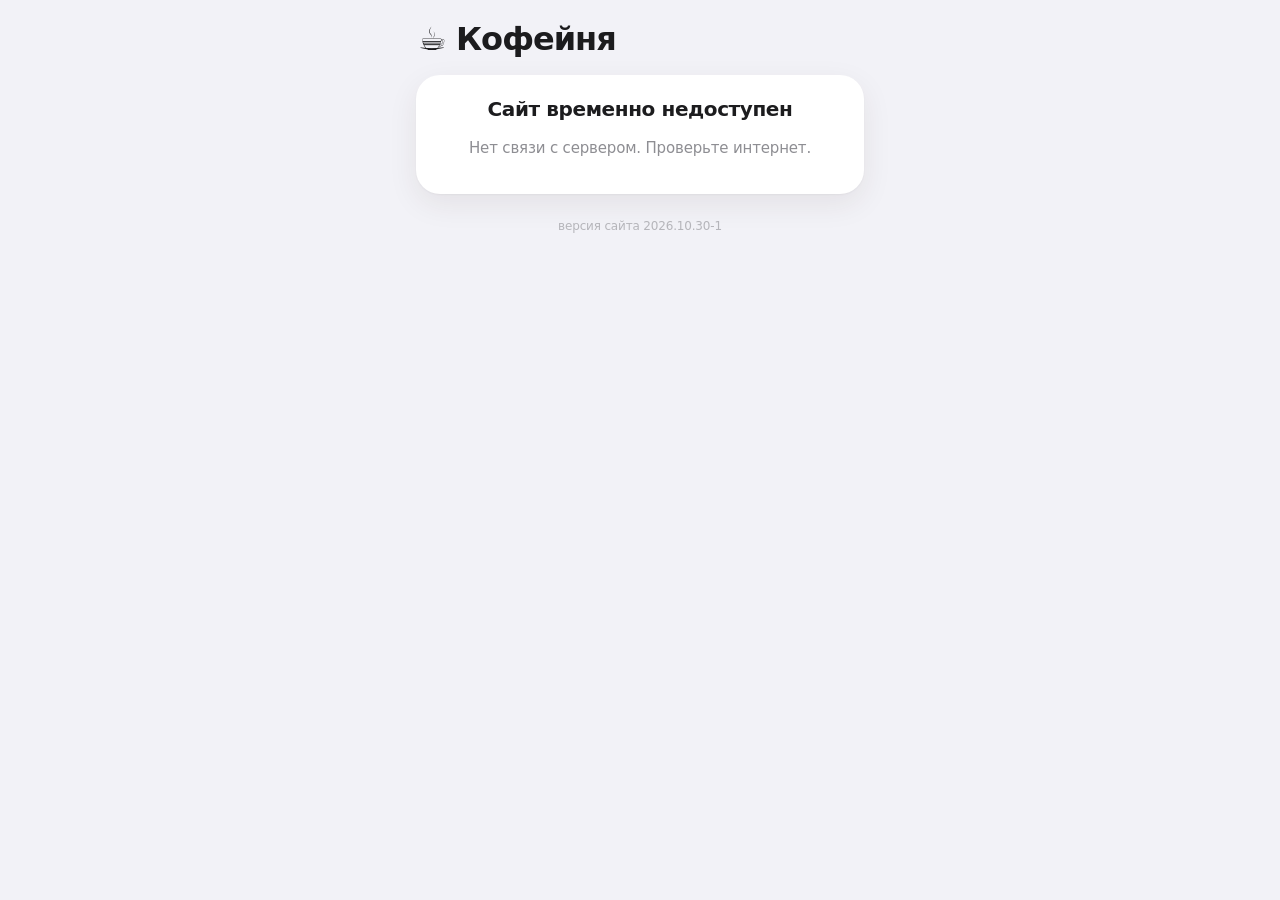
==== commit b813498d: "Регистрация клиентов, шторка со свайпом, плавный таймер QR - Клиенты регистрируются по имени, логину" ====
--- a/docs/index.html
+++ b/docs/index.html
@@ -22,10 +22,10 @@
 <script src="assets/config.js"></script>
 <script src="assets/common.js"></script>
 <script>
-let cfg, timers = [], prevBalance = 0, last = '';
+let cfg, timers = [], cleanups = [], prevBalance = 0, last = '', authMode = null;
 const view = $('#view');
 
-function clearTimers() { timers.forEach(clearInterval); timers = []; }
+function clearTimers() { timers.forEach(clearInterval); timers = []; cleanups.forEach(f => f()); cleanups = []; }
 
 function skeleton() {
   view.innerHTML = `<div class="card"><div class="skeleton" style="height:22px;width:50%;margin:0 auto 18px"></div>
@@ -33,42 +33,100 @@
     <div class="card"><div class="skeleton" style="height:240px"></div></div>`;
 }
 
+// ---------------------------------------------------------------- вход и регистрация
+
+const seen = () => { try { return !!localStorage.getItem('bonus_seen'); } catch { return false; } };
+const markSeen = () => { try { localStorage.setItem('bonus_seen', '1'); } catch { /* приватный режим */ } };
+
 function showLogin() {
   clearTimers();
   $('#logout').hidden = true;
+  if (!authMode) authMode = seen() ? 'login' : 'register';     // новый человек сначала видит регистрацию
   view.innerHTML = `
     <div class="card center">
       <span class="hero-emoji">🎁</span>
       <p class="lead">Возвращаем бонусами<br>с каждой покупки</p>
-      <p class="muted" style="margin:10px 0 18px">Войдите, чтобы получить свою карту. Показывайте QR на кассе — бонусы копятся сами, а потом ими можно оплатить часть заказа.</p>
-      <div id="login"></div>
+      <p class="muted" style="margin:10px 0 18px">Показывайте QR на кассе — бонусы копятся сами, а потом ими можно оплатить часть заказа.</p>
+      <div class="tabs" id="authTabs">
+        <button data-m="register">Регистрация</button><button data-m="login">Вход</button>
+      </div>
+      <form class="authform" id="authForm" novalidate></form>
+      <div id="alt"></div>
     </div>
     <p class="muted center"><a href="barista/" style="color:inherit">Для сотрудников</a> · <a href="admin/" style="color:inherit">Администратору</a></p>`;
-  const box = $('#login');
-  if (cfg.dev) {
-    box.innerHTML = `
-      <label for="n" style="text-align:left">Тестовый вход — ваше имя</label>
-      <input id="n" placeholder="Например, Анна" autocomplete="off">
-      <p style="margin:12px 0 0"></p><button class="big" id="go">Войти</button>
-      <p class="muted" style="margin:14px 0 0">Режим разработки: бот Telegram ещё не подключён.</p>`;
-    const go = async () => {
-      try { await api('/api/auth/dev', 'POST', { name: $('#n').value }); haptic(); boot(); }
-      catch (e) { toast(e.message, 'err'); }
-    };
-    $('#go').onclick = go;
-    $('#n').addEventListener('keydown', e => { if (e.key === 'Enter') go(); });
-  } else {
+  document.querySelectorAll('#authTabs button').forEach(b => b.onclick = () => { authMode = b.dataset.m; haptic(6); showLogin(); });
+  renderAuthForm();
+  renderAlternatives();
+}
+
+function passField(id, autocomplete) {
+  return `<div class="field-pass"><input id="${id}" type="password" autocomplete="${autocomplete}" placeholder="Пароль"
+            autocapitalize="none" autocorrect="off" spellcheck="false"><button type="button" class="eye">Показать</button></div>`;
+}
+
+function renderAuthForm() {
+  document.querySelectorAll('#authTabs button').forEach(b => b.classList.toggle('on', b.dataset.m === authMode));
+  const reg = authMode === 'register';
+  const form = $('#authForm');
+  form.innerHTML = `
+    ${reg ? `<label for="a-name">Имя</label>
+      <input id="a-name" autocomplete="name" placeholder="Как вас называть" maxlength="60">` : ''}
+    <label for="a-login">Логин</label>
+    <input id="a-login" autocomplete="username" placeholder="например, anna_k" autocapitalize="none" autocorrect="off" spellcheck="false" maxlength="30">
+    ${reg ? '<p class="hint">Латиница, цифры, точка, дефис или подчёркивание. От 3 символов.</p>' : ''}
+    <label for="a-pass">Пароль</label>
+    ${passField('a-pass', reg ? 'new-password' : 'current-password')}
+    ${reg ? '<p class="hint">Не короче 6 символов. Запомните его: по нему вы войдёте с другого телефона.</p>' : ''}
+    <p style="margin:16px 0 0"></p>
+    <button class="big" id="a-go" type="submit">${reg ? 'Создать карту' : 'Войти'}</button>`;
+  form.querySelector('.eye').onclick = e => {
+    const p = $('#a-pass'), show = p.type === 'password';
+    p.type = show ? 'text' : 'password';
+    e.target.textContent = show ? 'Скрыть' : 'Показать';
+  };
+  form.onsubmit = async e => {
+    e.preventDefault();
+    const login = $('#a-login').value.trim(), password = $('#a-pass').value;
+    const name = reg ? $('#a-name').value.trim() : '';
+    if (reg && !name) return toast('Введите имя', 'err');
+    if (!login) return toast('Введите логин', 'err');
+    if (!password) return toast('Введите пароль', 'err');
+    const go = $('#a-go'); go.disabled = true;
+    try {
+      await api(reg ? '/api/auth/register' : '/api/auth/login', 'POST', { name, login, password });
+      markSeen(); haptic([12, 30, 12]);
+      authMode = null; prevBalance = 0;
+      boot();
+    } catch (err) { go.disabled = false; toast(err.message, 'err'); }
+  };
+}
+
+// Вход через Telegram (если подключён бот) и тестовый вход по имени (только если включён в базе).
+function renderAlternatives() {
+  const box = $('#alt');
+  if (cfg.bot_username) {
+    box.innerHTML = '<div class="or">или</div><div id="tg"></div>';
     const s = document.createElement('script');
     s.async = true;
     s.src = 'https://telegram.org/js/telegram-widget.js?22';
     s.dataset.telegramLogin = cfg.bot_username;
     s.dataset.size = 'large';
     s.dataset.radius = '16';
-    s.dataset.authUrl = new URL('auth/', location.href).href; // вход через редирект — работает и в приложении
+    s.dataset.authUrl = new URL('auth/', location.href).href;   // вход через редирект — работает и в приложении
     s.dataset.requestAccess = 'write';
-    box.appendChild(s);
-  }
-}
+    $('#tg').appendChild(s);
+  }
+  if (cfg.dev) {
+    box.insertAdjacentHTML('beforeend', `<div class="or">тест</div>
+      <div class="row"><input id="dev-name" placeholder="Имя без пароля (только для проверок)"><button class="ghost" id="dev-go">Войти</button></div>`);
+    $('#dev-go').onclick = async () => {
+      try { await api('/api/auth/dev', 'POST', { name: $('#dev-name').value }); boot(); }
+      catch (e) { toast(e.message, 'err'); }
+    };
+  }
+}
+
+// ---------------------------------------------------------------- карточка клиента
 
 function showCard(me) {
   $('#logout').hidden = false;
@@ -87,34 +145,63 @@
     </div>
     <div class="card"><h2>История</h2><ul class="list" id="hist"></ul></div>`;
   last = ''; paint(me);
-
-  let expiresAt = 0, first = true;
-  const loadQr = async () => {
-    try {
-      const q = await api('/api/qr');
-      const qr = qrcode(0, 'M');
-      qr.addData(q.payload);
-      qr.make();
-      const box = $('#qr');
-      box.innerHTML = qr.createSvgTag({ scalable: true, margin: 0 });
-      if (!first) { box.classList.remove('refresh'); void box.offsetWidth; box.classList.add('refresh'); }   // лёгкая «пульсация» при обновлении
-      first = false;
-      $('#card').textContent = q.card;
-      $('#code').textContent = q.code.slice(0, 3) + ' ' + q.code.slice(3);
-      expiresAt = Date.now() + q.expires_in * 1000;
-    } catch (e) { if (e.status === 401) boot(); }
-  };
-  loadQr();
-  timers.push(setInterval(() => {
-    const left = (expiresAt - Date.now()) / 1000;
-    const ring = $('#ring');
-    if (ring) ring.style.setProperty('--p', Math.max(0, left / 30 * 100));
-    if (left <= 1) { expiresAt = Date.now() + 5000; loadQr(); }
-  }, 500));
+  startQr();
   // подтягиваем баланс, пока клиент ждёт у кассы
   timers.push(setInterval(async () => {
     try { paint(await api('/api/me')); } catch (e) { if (e.status === 401) boot(); }
   }, 6000));
+}
+
+// ---- QR: каждый код живёт ровно минуту, полоска-кольцо плавно идёт от полной к пустой,
+//      а следующий код подгружается заранее и подменяется в тот же миг, без пауз и скачков.
+function startQr() {
+  let shownAt = 0, ttl = 60, next = null, fetching = false, first = true, dead = false;
+
+  const draw = q => {
+    const qr = qrcode(0, 'M');
+    qr.addData(q.payload);
+    qr.make();
+    const box = $('#qr'), ring = $('#ring');
+    if (!box || !ring) { dead = true; return; }
+    box.innerHTML = qr.createSvgTag({ scalable: true, margin: 0 });
+    if (!first) { box.classList.remove('refresh'); void box.offsetWidth; box.classList.add('refresh'); }   // лёгкая «пульсация» при смене кода
+    first = false;
+    $('#card').textContent = q.card;
+    $('#code').textContent = q.code.slice(0, 3) + ' ' + q.code.slice(3);
+    ttl = q.expires_in || 60;
+    shownAt = Date.now();
+    ring.classList.add('snap'); ring.style.setProperty('--p', 100);   // кольцо мгновенно снова полное
+    void ring.offsetWidth; ring.classList.remove('snap');
+  };
+  const fetchQr = async () => { fetching = true; try { return await api('/api/qr'); } finally { fetching = false; } };
+
+  fetchQr().then(draw).catch(e => { if (e.status === 401) boot(); });
+
+  const tick = () => {
+    if (dead || !shownAt) return;
+    const elapsed = (Date.now() - shownAt) / 1000, left = Math.max(0, ttl - elapsed);
+    const ring = $('#ring');
+    if (!ring) { dead = true; return; }
+    ring.style.setProperty('--p', (left / ttl * 100).toFixed(2));
+    if (!next && !fetching && elapsed >= ttl - 6) {                    // за 6 секунд до конца готовим следующий код
+      fetchQr().then(q => { next = q; }).catch(() => {});
+    }
+    if (elapsed >= ttl) {
+      if (next) { const q = next; next = null; draw(q); }
+      else if (!fetching) { fetchQr().then(draw).catch(e => { if (e.status === 401) boot(); }); }
+    }
+  };
+  timers.push(setInterval(tick, 100));
+
+  // вернулись на вкладку после долгой паузы — код мог устареть, берём свежий сразу
+  const onVisible = () => {
+    if (document.visibilityState === 'visible' && shownAt && (Date.now() - shownAt) / 1000 >= ttl - 1 && !fetching) {
+      next = null;
+      fetchQr().then(draw).catch(() => {});
+    }
+  };
+  document.addEventListener('visibilitychange', onVisible);
+  cleanups.push(() => { dead = true; document.removeEventListener('visibilitychange', onVisible); });
 }
 
 function paint(me) {
@@ -152,7 +239,7 @@
   try { showCard(await api('/api/me')); } catch { showLogin(); }
 }
 
-$('#logout').onclick = async () => { await api('/api/logout', 'POST', {}); prevBalance = 0; boot(); };
+$('#logout').onclick = async () => { await api('/api/logout', 'POST', {}); prevBalance = 0; authMode = 'login'; boot(); };
 boot();
 </script>
 </body>
--- a/docs/assets/style.css
+++ b/docs/assets/style.css
@@ -126,13 +126,19 @@
 @keyframes float { 50% { transform: translateY(-6px) rotate(-3deg); } }
 
 /* QR внутри кольца: кольцо показывает, сколько секунд осталось до обновления кода */
+/* --p — число, поэтому браузер умеет плавно анимировать кольцо-таймер (без @property оно прыгало бы шагами) */
+@property --p { syntax: '<number>'; inherits: false; initial-value: 100; }
 .qrring {
-  --p: 100; width: fit-content; margin: 8px auto; padding: 9px; border-radius: 34px;
+  --p: 100; display: block; width: 100%; max-width: 272px; margin: 8px auto; padding: 9px; border-radius: 34px;
+  background: #e0914f;    /* запасной цвет, если телефон не умеет conic-gradient */
   background: conic-gradient(var(--accent) calc(var(--p) * 1%), var(--fill-2) 0);
-  transition: background .3s linear;
-}
-.qrbox { background: #fff; border-radius: 26px; padding: 16px; animation: qrpop .7s var(--pop) both; }
-.qrbox svg { display: block; width: 220px; height: 220px; }
+  transition: --p .22s linear;
+}
+.qrring.snap { transition: none; }   /* мгновенный сброс кольца при смене QR */
+/* Квадрат с QR: белая подложка не зависит от fit-content; QR всегда по центру и сам подстраивается под ширину */
+.qrbox { display: flex; align-items: center; justify-content: center; background: #fff; border-radius: 26px; padding: 16px;
+  animation: qrpop .7s var(--pop) both; }
+.qrbox svg { display: block; width: 100%; max-width: 220px; height: auto; aspect-ratio: 1 / 1; margin: 0 auto; flex: 0 1 auto; }
 @keyframes qrpop { from { transform: scale(.85); opacity: 0; } to { transform: none; opacity: 1; } }
 .qrbox.refresh { animation: qrpop .5s var(--pop) both; }
 .code { font: 600 26px/1 ui-monospace, "SF Mono", Menlo, Consolas, monospace; letter-spacing: 4px; margin-top: 6px; }
@@ -155,8 +161,20 @@
 .summary .total { font-weight: 700; font-size: 20px; border-top: .5px solid var(--sep); margin-top: 6px; padding-top: 10px; }
 
 /* ----- видео сканера ----- */
-video { width: 100%; border-radius: 22px; background: #000; max-height: 55vh; object-fit: cover;
-  transform: translateZ(0); animation: qrpop .6s var(--pop) both; }
+video { width: 100%; display: block; background: #000; max-height: 55vh; object-fit: cover; transform: translateZ(0); }
+
+/* ----- рамка-видоискатель поверх камеры: затемнение вокруг, окно под QR, уголки, бегущая линия ----- */
+.scanbox { position: relative; margin-top: 14px; border-radius: 22px; overflow: hidden; background: #000; animation: qrpop .6s var(--pop) both; }
+.finder { position: absolute; left: 50%; top: 50%; width: 62%; max-width: 62%; aspect-ratio: 1; transform: translate(-50%, -50%);
+  border-radius: 22px; border: 1.5px solid rgba(255, 255, 255, .38); box-shadow: 0 0 0 100vmax rgba(0, 0, 0, .45); pointer-events: none; }
+.finder i { position: absolute; width: 38px; height: 38px; border: 4.5px solid #f2b87c; }
+.finder i:nth-child(1) { top: -2.5px; left: -2.5px; border-right: 0; border-bottom: 0; border-top-left-radius: 22px; }
+.finder i:nth-child(2) { top: -2.5px; right: -2.5px; border-left: 0; border-bottom: 0; border-top-right-radius: 22px; }
+.finder i:nth-child(3) { bottom: -2.5px; right: -2.5px; border-left: 0; border-top: 0; border-bottom-right-radius: 22px; }
+.finder i:nth-child(4) { bottom: -2.5px; left: -2.5px; border-right: 0; border-top: 0; border-bottom-left-radius: 22px; }
+.finder b { position: absolute; left: 7%; right: 7%; height: 2.5px; border-radius: 2px; top: 7%;
+  background: linear-gradient(90deg, transparent, #f2b87c, transparent); animation: scanline 1.7s ease-in-out infinite alternate; }
+@keyframes scanline { to { top: 93%; } }
 
 /* ----- уведомление-баннер сверху, как в iOS ----- */
 .toast {
@@ -236,3 +254,15 @@
 @media (prefers-reduced-motion: reduce) {
   *, *::before, *::after { animation-duration: .001s !important; animation-delay: 0s !important; transition-duration: .001s !important; }
 }
+
+/* ----- вход и регистрация клиента ----- */
+.authform { text-align: left; }
+.authform .row { align-items: stretch; }
+.field-pass { position: relative; }
+.field-pass input { padding-right: 84px; }
+.field-pass button { position: absolute; right: 6px; top: 50%; transform: translateY(-50%); min-height: 36px; padding: 6px 12px; font-size: 14px;
+  border-radius: 10px; background: transparent; color: var(--accent); box-shadow: none; }
+.field-pass button:active { transform: translateY(-50%) scale(.95); }
+.hint { font-size: 13px; color: var(--muted); margin: 6px 4px 0; }
+.or { display: flex; align-items: center; gap: 12px; color: var(--muted); font-size: 13px; margin: 18px 0 12px; }
+.or::before, .or::after { content: ""; flex: 1; height: .5px; background: var(--sep); }
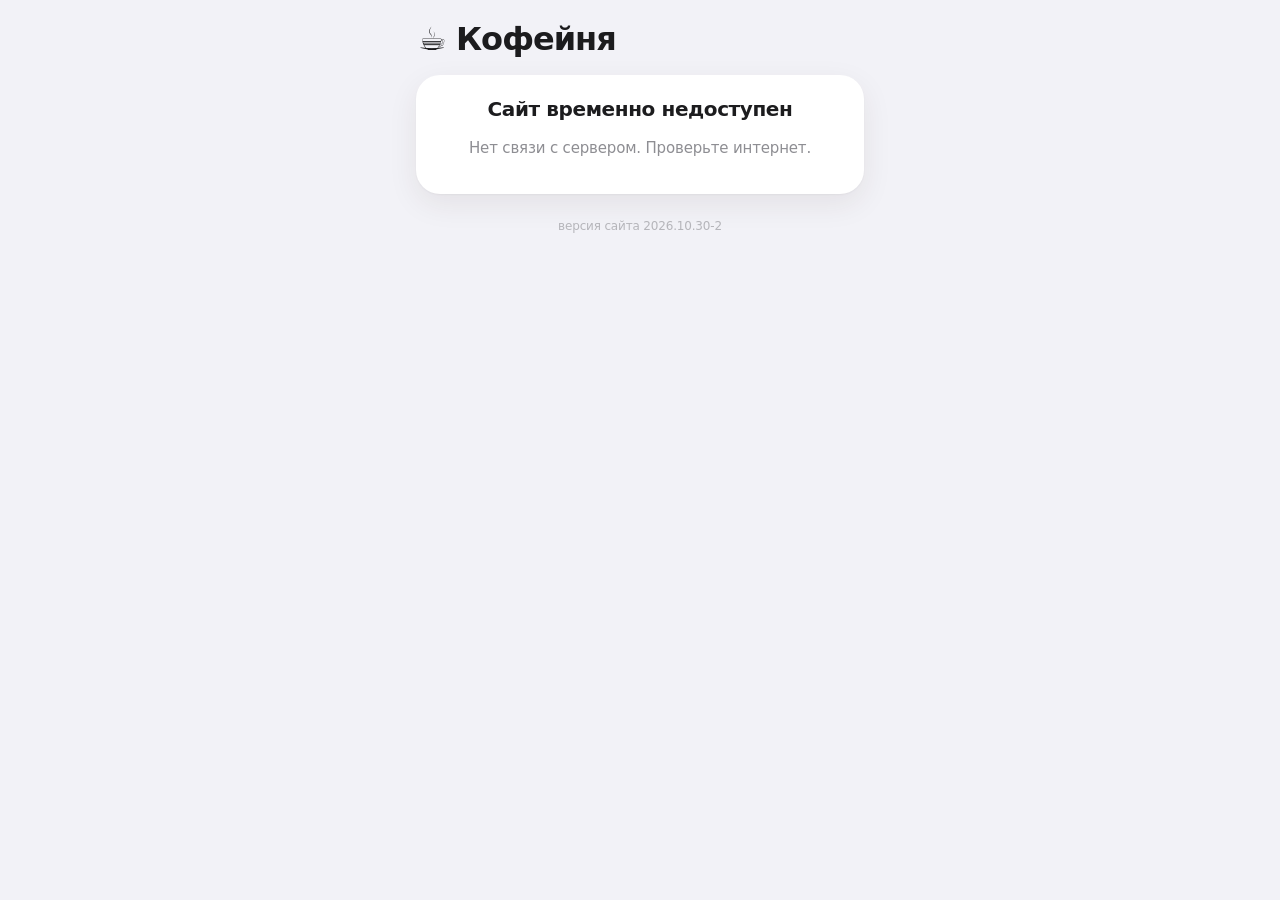
==== commit b2fdf3fa: "Убраны подсказки автозаполнения (ключ, карта, «Выбрать вручную») при вводе Поля остаются на месте; у" ====
--- a/docs/index.html
+++ b/docs/index.html
@@ -50,7 +50,7 @@
       <div class="tabs" id="authTabs">
         <button data-m="register">Регистрация</button><button data-m="login">Вход</button>
       </div>
-      <form class="authform" id="authForm" novalidate></form>
+      <form class="authform" id="authForm" novalidate autocomplete="off"></form>
       <div id="alt"></div>
     </div>
     <p class="muted center"><a href="barista/" style="color:inherit">Для сотрудников</a> · <a href="admin/" style="color:inherit">Администратору</a></p>`;
@@ -60,7 +60,7 @@
 }
 
 function passField(id, autocomplete) {
-  return `<div class="field-pass"><input id="${id}" type="password" autocomplete="${autocomplete}" placeholder="Пароль"
+  return `<div class="field-pass"><input id="${id}" type="text" class="secret" autocomplete="off" placeholder="Пароль"
             autocapitalize="none" autocorrect="off" spellcheck="false"><button type="button" class="eye">Показать</button></div>`;
 }
 
@@ -70,9 +70,9 @@
   const form = $('#authForm');
   form.innerHTML = `
     ${reg ? `<label for="a-name">Имя</label>
-      <input id="a-name" autocomplete="name" placeholder="Как вас называть" maxlength="60">` : ''}
+      <input id="a-name" autocomplete="off" placeholder="Как вас называть" maxlength="60">` : ''}
     <label for="a-login">Логин</label>
-    <input id="a-login" autocomplete="username" placeholder="например, anna_k" autocapitalize="none" autocorrect="off" spellcheck="false" maxlength="30">
+    <input id="a-login" autocomplete="off" placeholder="например, anna_k" autocapitalize="none" autocorrect="off" spellcheck="false" maxlength="30">
     ${reg ? '<p class="hint">Латиница, цифры, точка, дефис или подчёркивание. От 3 символов.</p>' : ''}
     <label for="a-pass">Пароль</label>
     ${passField('a-pass', reg ? 'new-password' : 'current-password')}
@@ -80,9 +80,8 @@
     <p style="margin:16px 0 0"></p>
     <button class="big" id="a-go" type="submit">${reg ? 'Создать карту' : 'Войти'}</button>`;
   form.querySelector('.eye').onclick = e => {
-    const p = $('#a-pass'), show = p.type === 'password';
-    p.type = show ? 'text' : 'password';
-    e.target.textContent = show ? 'Скрыть' : 'Показать';
+    const hidden = $('#a-pass').classList.toggle('secret');      // пароль скрыт точками через CSS, а не type=password
+    e.target.textContent = hidden ? 'Показать' : 'Скрыть';
   };
   form.onsubmit = async e => {
     e.preventDefault();
--- a/docs/assets/style.css
+++ b/docs/assets/style.css
@@ -266,3 +266,7 @@
 .hint { font-size: 13px; color: var(--muted); margin: 6px 4px 0; }
 .or { display: flex; align-items: center; gap: 12px; color: var(--muted); font-size: 13px; margin: 18px 0 12px; }
 .or::before, .or::after { content: ""; flex: 1; height: .5px; background: var(--sep); }
+
+/* Пароль и PIN скрываются точками средствами CSS, а не type=password: так телефон не считает поле «полем пароля»
+   и не показывает поверх клавиатуры подсказки автозаполнения (ключ, карта, «Выбрать вручную»). */
+.secret { -webkit-text-security: disc; text-security: disc; }
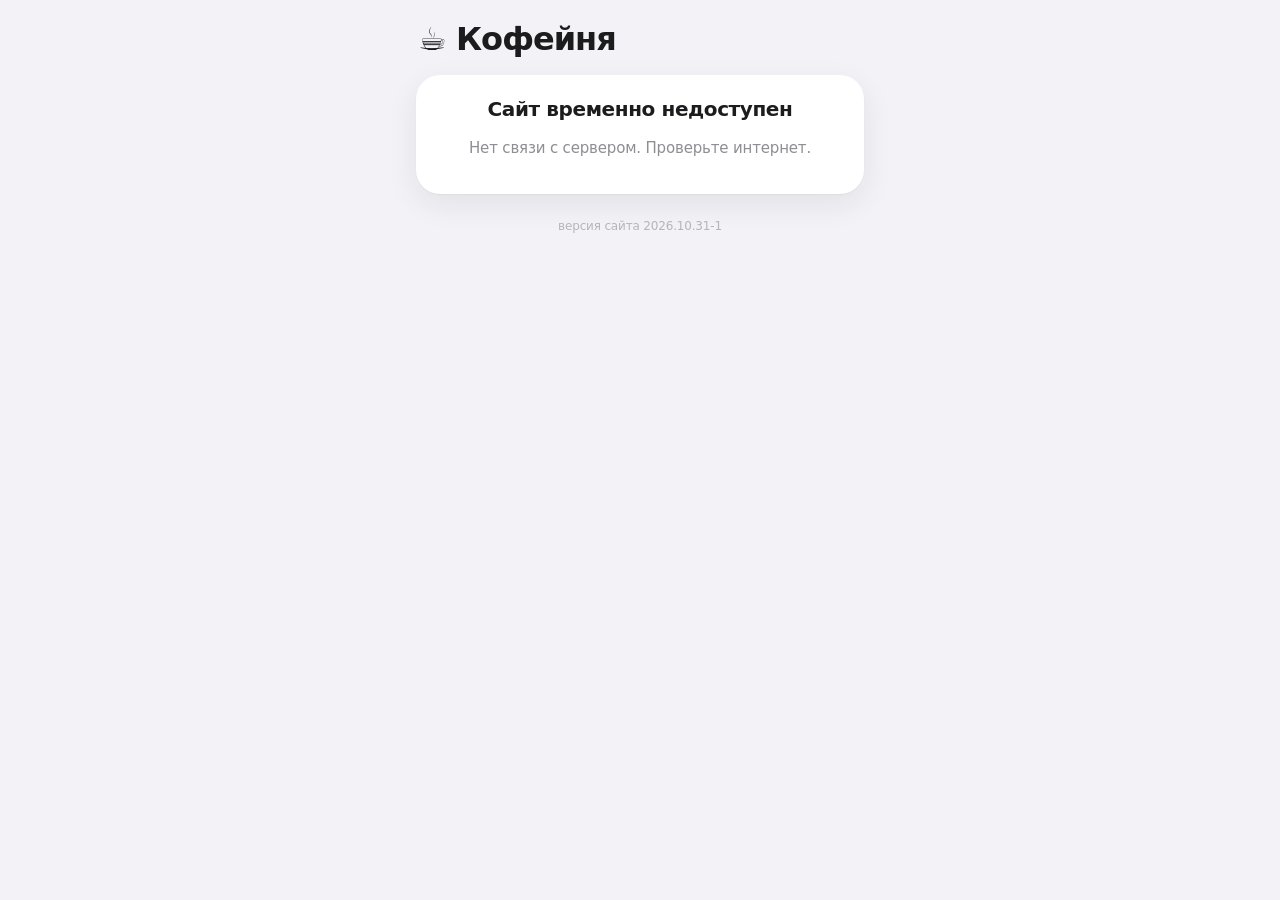
==== commit c1397c9b: "Восстановление пароля, push-уведомления, миграции, CI, чистка legacy Co-Authored-By: Claude Sonnet 5" ====
--- a/docs/index.html
+++ b/docs/index.html
@@ -33,7 +33,7 @@
     <div class="card"><div class="skeleton" style="height:240px"></div></div>`;
 }
 
-// ---------------------------------------------------------------- вход и регистрация
+// ---------------------------------------------------------------- вход, регистрация, восстановление
 
 const seen = () => { try { return !!localStorage.getItem('bonus_seen'); } catch { return false; } };
 const markSeen = () => { try { localStorage.setItem('bonus_seen', '1'); } catch { /* приватный режим */ } };
@@ -59,45 +59,76 @@
   renderAlternatives();
 }
 
-function passField(id, autocomplete) {
-  return `<div class="field-pass"><input id="${id}" type="text" class="secret" autocomplete="off" placeholder="Пароль"
+function passField(id, placeholder = 'Пароль') {
+  return `<div class="field-pass"><input id="${id}" type="text" class="secret" autocomplete="off" placeholder="${placeholder}"
             autocapitalize="none" autocorrect="off" spellcheck="false"><button type="button" class="eye">Показать</button></div>`;
 }
+
+const loginField = hint => `
+    <label for="a-login">Логин</label>
+    <input id="a-login" autocomplete="off" placeholder="например, anna_k" autocapitalize="none" autocorrect="off" spellcheck="false" maxlength="30">
+    ${hint ? '<p class="hint">Латиница, цифры, точка, дефис или подчёркивание. От 3 символов.</p>' : ''}`;
 
 function renderAuthForm() {
   document.querySelectorAll('#authTabs button').forEach(b => b.classList.toggle('on', b.dataset.m === authMode));
-  const reg = authMode === 'register';
+  const reg = authMode === 'register', rec = authMode === 'recover';
   const form = $('#authForm');
-  form.innerHTML = `
+  form.innerHTML = rec ? `
+    <p class="muted" style="margin:0 0 2px;text-align:center">Введите логин, код восстановления (его показали при регистрации) и придумайте новый пароль.</p>
+    ${loginField(false)}
+    <label for="a-code">Код восстановления</label>
+    <input id="a-code" class="codeinput" autocomplete="off" placeholder="XXXX-XXXX-XXXX-XXXX" maxlength="24"
+           autocapitalize="characters" autocorrect="off" spellcheck="false">
+    <label for="a-pass">Новый пароль</label>${passField('a-pass', 'Новый пароль')}
+    <p style="margin:16px 0 0"></p>
+    <button class="big" id="a-go" type="submit">Восстановить доступ</button>
+    <p class="center" style="margin:4px 0 0"><button type="button" class="linkbtn" id="back">← Назад ко входу</button></p>` : `
     ${reg ? `<label for="a-name">Имя</label>
       <input id="a-name" autocomplete="off" placeholder="Как вас называть" maxlength="60">` : ''}
-    <label for="a-login">Логин</label>
-    <input id="a-login" autocomplete="off" placeholder="например, anna_k" autocapitalize="none" autocorrect="off" spellcheck="false" maxlength="30">
-    ${reg ? '<p class="hint">Латиница, цифры, точка, дефис или подчёркивание. От 3 символов.</p>' : ''}
+    ${loginField(reg)}
     <label for="a-pass">Пароль</label>
-    ${passField('a-pass', reg ? 'new-password' : 'current-password')}
-    ${reg ? '<p class="hint">Не короче 6 символов. Запомните его: по нему вы войдёте с другого телефона.</p>' : ''}
+    ${passField('a-pass')}
+    ${reg ? '<p class="hint">Не короче 6 символов. После регистрации вы получите код восстановления на случай, если забудете пароль.</p>' : ''}
     <p style="margin:16px 0 0"></p>
-    <button class="big" id="a-go" type="submit">${reg ? 'Создать карту' : 'Войти'}</button>`;
-  form.querySelector('.eye').onclick = e => {
-    const hidden = $('#a-pass').classList.toggle('secret');      // пароль скрыт точками через CSS, а не type=password
-    e.target.textContent = hidden ? 'Показать' : 'Скрыть';
-  };
+    <button class="big" id="a-go" type="submit">${reg ? 'Создать карту' : 'Войти'}</button>
+    ${reg ? '' : '<p class="center" style="margin:4px 0 0"><button type="button" class="linkbtn" id="forgot">Забыли пароль?</button></p>'}`;
+
+  bindSecretToggle($('#a-pass'), form.querySelector('.eye'));
+  const back = $('#back'), forgot = $('#forgot');
+  if (back) back.onclick = () => { authMode = 'login'; showLogin(); };
+  if (forgot) forgot.onclick = () => { authMode = 'recover'; showLogin(); };
+
   form.onsubmit = async e => {
     e.preventDefault();
     const login = $('#a-login').value.trim(), password = $('#a-pass').value;
-    const name = reg ? $('#a-name').value.trim() : '';
+    const name = reg ? $('#a-name').value.trim() : '', code = rec ? $('#a-code').value.trim() : '';
     if (reg && !name) return toast('Введите имя', 'err');
     if (!login) return toast('Введите логин', 'err');
-    if (!password) return toast('Введите пароль', 'err');
+    if (rec && !code) return toast('Введите код восстановления', 'err');
+    if (!password) return toast(rec ? 'Введите новый пароль' : 'Введите пароль', 'err');
     const go = $('#a-go'); go.disabled = true;
     try {
-      await api(reg ? '/api/auth/register' : '/api/auth/login', 'POST', { name, login, password });
+      const r = await api(reg ? '/api/auth/register' : rec ? '/api/auth/recover' : '/api/auth/login', 'POST',
+                          { name, login, password, code });
       markSeen(); haptic([12, 30, 12]);
       authMode = null; prevBalance = 0;
-      boot();
+      // регистрация и восстановление выдают код: показываем его до того, как человек попадёт на карту
+      if (r.recovery_code) showRecovery(r.recovery_code, rec ? 'Пароль изменён. Новый код восстановления' : 'Сохраните код восстановления', boot);
+      else boot();
     } catch (err) { go.disabled = false; toast(err.message, 'err'); }
   };
+}
+
+// Код восстановления показывается один раз и сразу даёт скопировать его.
+function showRecovery(code, title, onClose) {
+  const s = openSheet(`
+    <h2 style="text-align:center">${esc(title)}</h2>
+    <p class="muted center" style="margin:0 0 14px">Если забудете пароль, войти снова поможет только этот код. Сохраните его в заметках или запишите. Больше мы его не покажем.</p>
+    <div class="reccode">${esc(code)}</div>
+    <p style="margin:14px 0 0"></p><button class="big ghost" id="rc-copy">Скопировать</button>
+    <p style="margin:8px 0 0"></p><button class="big" id="rc-ok">Я сохранил код</button>`, onClose);
+  s.el.querySelector('#rc-copy').onclick = async () => toast(await copyText(code) ? 'Код скопирован' : 'Не удалось скопировать — выделите код пальцем', 'ok');
+  s.el.querySelector('#rc-ok').onclick = () => s.close();
 }
 
 // Вход через Telegram (если подключён бот) и тестовый вход по имени (только если включён в базе).
@@ -142,13 +173,56 @@
       <div class="muted">Карта № <b id="card" style="color:var(--ink)"></b></div>
       <div class="code" id="code"></div>
     </div>
-    <div class="card"><h2>История</h2><ul class="list" id="hist"></ul></div>`;
+    <div class="card"><h2>История</h2><ul class="list" id="hist"></ul></div>
+    <div class="card" id="settings" hidden><h2>Уведомления и безопасность</h2><ul class="list" id="setList"></ul></div>`;
   last = ''; paint(me);
+  renderSettings(me);
   startQr();
   // подтягиваем баланс, пока клиент ждёт у кассы
   timers.push(setInterval(async () => {
     try { paint(await api('/api/me')); } catch (e) { if (e.status === 401) boot(); }
   }, 6000));
+}
+
+// ---- настройки: push-уведомления и код восстановления ----
+async function pushStatus() {
+  if (!cfg.vapid_public) return 'off';                       // администратор ещё не подключил уведомления — раздел скрыт
+  if (!pushSupported()) return 'unsupported';
+  if (Notification.permission === 'denied') return 'denied';
+  return (await pushSubscription()) ? 'on' : 'ready';
+}
+
+async function renderSettings(me) {
+  const st = await pushStatus().catch(() => 'unsupported');
+  const rows = [];
+  if (st === 'unsupported') rows.push(`<li class="setrow"><span>Уведомления<small>В этом приложении или браузере уведомления с сайта недоступны. Откройте сайт в браузере (Chrome, Safari); на iPhone сначала добавьте его на главный экран.</small></span></li>`);
+  if (st === 'denied') rows.push(`<li class="setrow"><span>Уведомления<small>Вы запретили их для этого сайта. Разрешите в настройках браузера и обновите страницу.</small></span></li>`);
+  if (st === 'ready') rows.push(`<li class="setrow"><span>Уведомления<small>Сообщим о начислении и списании бонусов</small></span><button class="small" id="pushOn">Включить</button></li>`);
+  if (st === 'on') rows.push(`<li class="setrow"><span><i class="dot ok"></i>Уведомления включены<small>На этом устройстве</small></span><button class="ghost small" id="pushOff">Выключить</button></li>`);
+  if (me.has_password) rows.push(`<li class="setrow"><span>Код восстановления<small>Нужен, если забудете пароль. Новый код отменяет прежний.</small></span><button class="ghost small" id="newCode">Новый код</button></li>`);
+
+  const card = $('#settings');
+  if (!card) return;
+  card.hidden = !rows.length;
+  $('#setList').innerHTML = rows.join('');
+  const again = async () => renderSettings(await api('/api/me'));
+  const on = $('#pushOn'), off = $('#pushOff'), nc = $('#newCode');
+  if (on) on.onclick = async () => {
+    on.disabled = true;
+    try { await enablePush(cfg.vapid_public); toast('Уведомления включены'); haptic(); }
+    catch (e) { toast(e.message || 'Не удалось включить уведомления', 'err'); }
+    again();
+  };
+  if (off) off.onclick = async () => {
+    off.disabled = true;
+    try { await disablePush(); toast('Уведомления выключены'); } catch (e) { toast(e.message, 'err'); }
+    again();
+  };
+  if (nc) nc.onclick = async () => {
+    if (!await confirmSheet('Выпустить новый код?', 'Прежний код перестанет работать. Новый показывается один раз.', 'Выпустить новый код')) return;
+    try { showRecovery((await api('/api/recovery-code', 'POST', {})).recovery_code, 'Новый код восстановления'); }
+    catch (e) { toast(e.message, 'err'); }
+  };
 }
 
 // ---- QR: каждый код живёт ровно минуту, полоска-кольцо плавно идёт от полной к пустой,
@@ -238,7 +312,11 @@
   try { showCard(await api('/api/me')); } catch { showLogin(); }
 }
 
-$('#logout').onclick = async () => { await api('/api/logout', 'POST', {}); prevBalance = 0; authMode = 'login'; boot(); };
+$('#logout').onclick = async () => {
+  try { await disablePush(); } catch { /* не мешаем выходу */ }     // чтобы уведомления прежнего клиента не шли на это устройство
+  await api('/api/logout', 'POST', {});
+  prevBalance = 0; authMode = 'login'; boot();
+};
 boot();
 </script>
 </body>
--- a/docs/assets/style.css
+++ b/docs/assets/style.css
@@ -270,3 +270,13 @@
 /* Пароль и PIN скрываются точками средствами CSS, а не type=password: так телефон не считает поле «полем пароля»
    и не показывает поверх клавиатуры подсказки автозаполнения (ключ, карта, «Выбрать вручную»). */
 .secret { -webkit-text-security: disc; text-security: disc; }
+
+/* ----- код восстановления пароля ----- */
+.reccode { font: 700 24px/1.3 ui-monospace, "SF Mono", Menlo, Consolas, monospace; letter-spacing: 2px; text-align: center;
+  background: var(--fill); border-radius: 16px; padding: 16px 8px; user-select: all; -webkit-user-select: all; word-break: break-all; }
+.codeinput { text-transform: uppercase; letter-spacing: 1.5px; font-family: ui-monospace, "SF Mono", Menlo, Consolas, monospace; }
+.linkbtn { background: none; border: 0; box-shadow: none; color: var(--accent); font-weight: 600; font-size: 15px; min-height: 0; padding: 8px; }
+.setrow { align-items: center; }
+.setrow small { display: block; color: var(--muted); font-size: 13px; margin-top: 2px; }
+.dot { display: inline-block; width: 9px; height: 9px; border-radius: 50%; margin-right: 6px; background: var(--muted); }
+.dot.ok { background: var(--ok); } .dot.bad { background: var(--err); }
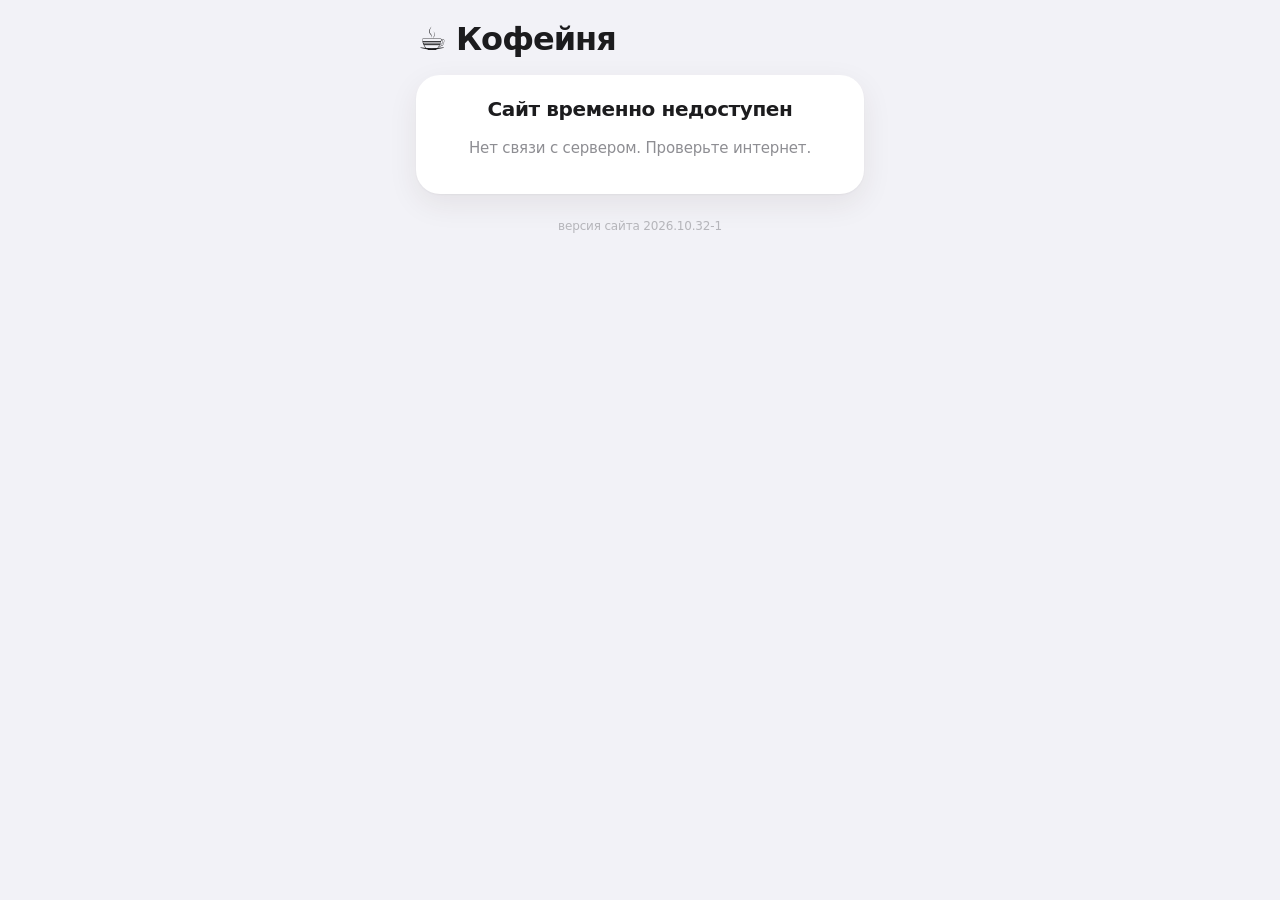
==== commit ab350867: "Сгорание бонусов, бонус за регистрацию, отчёты, рассылки, касса без интернета, автообновление APK 1." ====
--- a/docs/index.html
+++ b/docs/index.html
@@ -173,15 +173,52 @@
       <div class="muted">Карта № <b id="card" style="color:var(--ink)"></b></div>
       <div class="code" id="code"></div>
     </div>
+    <div class="card" id="inboxCard" hidden><h2>Сообщения</h2><ul class="list" id="inbox"></ul></div>
     <div class="card"><h2>История</h2><ul class="list" id="hist"></ul></div>
     <div class="card" id="settings" hidden><h2>Уведомления и безопасность</h2><ul class="list" id="setList"></ul></div>`;
   last = ''; paint(me);
   renderSettings(me);
   startQr();
-  // подтягиваем баланс, пока клиент ждёт у кассы
+  syncApp();
+  loadInbox();
+  // подтягиваем баланс и новые сообщения, пока клиент ждёт у кассы
   timers.push(setInterval(async () => {
-    try { paint(await api('/api/me')); } catch (e) { if (e.status === 401) boot(); }
+    try {
+      paint(await api('/api/me'));
+      const m = await api('/api/messages', 'POST', { after: msgLast });
+      if (m.items.length) {
+        msgLast = m.last_id;
+        try { if (window.AndroidApp && AndroidApp.setSeen) AndroidApp.setSeen(msgLast); } catch { /* старое приложение */ }
+        const n = m.items.filter(x => x.kind === 'promo' || /[⌛🎁]/u.test(x.body)).pop();   // о покупках уже сообщает баланс
+        if (n) { toast(n.title === cfg.shop_name ? n.body : n.title + ': ' + n.body); haptic([14, 30, 14]); }
+        loadInbox();
+      }
+    } catch (e) { if (e.status === 401) boot(); }
   }, 6000));
+}
+
+// ---- сообщения (покупки, акции, сгорание бонусов) ----
+let msgLast = 0;
+async function loadInbox() {
+  try {
+    const d = await api('/api/inbox');
+    msgLast = d.items.length ? d.items[0].id : msgLast;
+    try { if (window.AndroidApp && AndroidApp.setSeen) AndroidApp.setSeen(msgLast); } catch { /* старое приложение */ }
+    const card = $('#inboxCard');
+    if (!card) return;
+    card.hidden = !d.items.length;
+    $('#inbox').innerHTML = d.items.map(m => `<li style="display:block"><b>${m.kind === 'promo' ? '📣 ' : ''}${esc(m.title)}</b>
+      <div style="margin:2px 0">${esc(m.body)}</div><span class="muted" style="font-size:13px">${fmtDate(m.created_at)}</span></li>`).join('');
+  } catch { /* не мешаем карточке */ }
+}
+
+// Приложение-оболочка (Android) получает ключи доступа, чтобы показывать уведомления, даже когда оно закрыто.
+function syncApp() {
+  try {
+    if (window.AndroidApp && AndroidApp.setSession) {
+      AndroidApp.setSession(tokenGet('user'), window.APP_CONFIG.SUPABASE_URL, window.APP_CONFIG.SUPABASE_KEY);
+    }
+  } catch { /* старая версия приложения без этой функции */ }
 }
 
 // ---- настройки: push-уведомления и код восстановления ----
@@ -278,7 +315,7 @@
 }
 
 function paint(me) {
-  const key = JSON.stringify([me.balance, me.history.length]);
+  const key = JSON.stringify([me.balance, me.history.length, me.expires_at]);
   if (key === last) return;
   const changed = last && JSON.parse(last)[0] !== me.balance;
   if (changed) {
@@ -290,7 +327,15 @@
   $('#bal').innerHTML = balanceBlock(me.balance, prevBalance);
   animateNumbers($('#bal'));
   prevBalance = me.balance;
-  $('#rules').textContent = `Начисляем ${me.earn_percent}% с каждой покупки. Бонусами можно оплатить до ${me.max_spend_percent}% чека.`;
+  let note = '';
+  if (me.expires_at) {
+    const days = Math.ceil((me.expires_at * 1000 - Date.now()) / 86400000);
+    note = days <= 7 ? ` ⌛ Бонусы сгорят через ${Math.max(days, 0)} дн. — загляните за покупкой.`
+      : ` Бонусы сгорят ${new Date(me.expires_at * 1000).toLocaleDateString('ru-RU')}, если не будет покупок.`;
+  } else if (me.expire_days > 0) {
+    note = ` Бонусы сгорают, если ${me.expire_days} дн. не покупать.`;
+  }
+  $('#rules').textContent = `Начисляем ${me.earn_percent}% с каждой покупки. Бонусами можно оплатить до ${me.max_spend_percent}% чека.` + note;
   $('#hist').innerHTML = me.history.length
     ? me.history.map(h => `<li><span>Покупка ${rub(h.amount)}
         <span class="muted">· ${esc(h.location || '')}</span><br><span class="muted" style="font-size:13px">${fmtDate(h.created_at)}</span></span>
@@ -314,6 +359,7 @@
 
 $('#logout').onclick = async () => {
   try { await disablePush(); } catch { /* не мешаем выходу */ }     // чтобы уведомления прежнего клиента не шли на это устройство
+  try { if (window.AndroidApp && AndroidApp.clearSession) AndroidApp.clearSession(); } catch { /* старая версия */ }
   await api('/api/logout', 'POST', {});
   prevBalance = 0; authMode = 'login'; boot();
 };
--- a/docs/assets/style.css
+++ b/docs/assets/style.css
@@ -280,3 +280,5 @@
 .setrow small { display: block; color: var(--muted); font-size: 13px; margin-top: 2px; }
 .dot { display: inline-block; width: 9px; height: 9px; border-radius: 50%; margin-right: 6px; background: var(--muted); }
 .dot.ok { background: var(--ok); } .dot.bad { background: var(--err); }
+
+textarea { width: 100%; font: inherit; font-size: 17px; padding: 12px 14px; border-radius: 14px; border: 0; background: var(--fill); color: var(--ink); resize: vertical; box-sizing: border-box; }
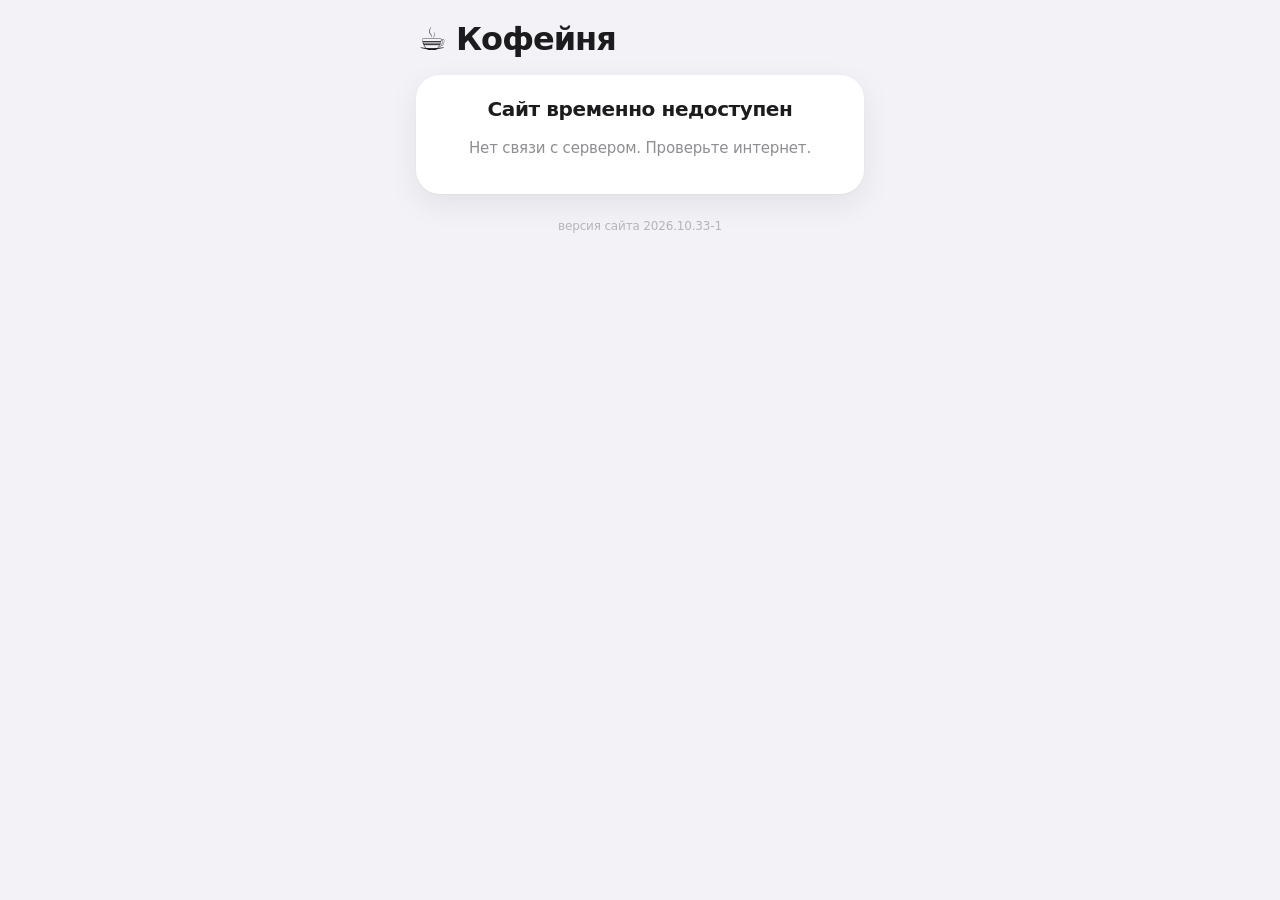
==== commit 688f9ab1: "Уровни, день рождения, акции по дням, согласие на данные, удаление аккаунта, отчёт по сотрудникам Co" ====
--- a/docs/index.html
+++ b/docs/index.html
@@ -53,7 +53,7 @@
       <form class="authform" id="authForm" novalidate autocomplete="off"></form>
       <div id="alt"></div>
     </div>
-    <p class="muted center"><a href="barista/" style="color:inherit">Для сотрудников</a> · <a href="admin/" style="color:inherit">Администратору</a></p>`;
+    <p class="muted center"><a href="barista/" style="color:inherit">Для сотрудников</a> · <a href="admin/" style="color:inherit">Администратору</a> · <a href="privacy/" style="color:inherit">Данные</a></p>`;
   document.querySelectorAll('#authTabs button').forEach(b => b.onclick = () => { authMode = b.dataset.m; haptic(6); showLogin(); });
   renderAuthForm();
   renderAlternatives();
@@ -89,6 +89,8 @@
     <label for="a-pass">Пароль</label>
     ${passField('a-pass')}
     ${reg ? '<p class="hint">Не короче 6 символов. После регистрации вы получите код восстановления на случай, если забудете пароль.</p>' : ''}
+    ${reg ? `<label class="consent"><input type="checkbox" id="a-consent">
+      <span>Согласен(на) на <a href="privacy/" target="_blank" rel="noopener">обработку персональных данных</a></span></label>` : ''}
     <p style="margin:16px 0 0"></p>
     <button class="big" id="a-go" type="submit">${reg ? 'Создать карту' : 'Войти'}</button>
     ${reg ? '' : '<p class="center" style="margin:4px 0 0"><button type="button" class="linkbtn" id="forgot">Забыли пароль?</button></p>'}`;
@@ -103,13 +105,15 @@
     const login = $('#a-login').value.trim(), password = $('#a-pass').value;
     const name = reg ? $('#a-name').value.trim() : '', code = rec ? $('#a-code').value.trim() : '';
     if (reg && !name) return toast('Введите имя', 'err');
+    const consent = reg && $('#a-consent').checked;
+    if (reg && !consent) return toast('Нужно согласие на обработку персональных данных', 'err');
     if (!login) return toast('Введите логин', 'err');
     if (rec && !code) return toast('Введите код восстановления', 'err');
     if (!password) return toast(rec ? 'Введите новый пароль' : 'Введите пароль', 'err');
     const go = $('#a-go'); go.disabled = true;
     try {
       const r = await api(reg ? '/api/auth/register' : rec ? '/api/auth/recover' : '/api/auth/login', 'POST',
-                          { name, login, password, code });
+                          { name, login, password, code, consent });
       markSeen(); haptic([12, 30, 12]);
       authMode = null; prevBalance = 0;
       // регистрация и восстановление выдают код: показываем его до того, как человек попадёт на карту
@@ -165,6 +169,7 @@
       <p class="muted" style="margin:0;font-weight:500">Здравствуйте, ${esc(me.user.name)}</p>
       <div id="bal"></div>
       <p class="muted" id="rules" style="margin:12px 0 0"></p>
+      <div id="perks"></div>
     </div>
     <div class="card center">
       <h2 style="margin-bottom:6px">Покажите баристе</h2>
@@ -238,6 +243,11 @@
   if (st === 'on') rows.push(`<li class="setrow"><span><i class="dot ok"></i>Уведомления включены<small>На этом устройстве</small></span><button class="ghost small" id="pushOff">Выключить</button></li>`);
   if (me.has_password) rows.push(`<li class="setrow"><span>Код восстановления<small>Нужен, если забудете пароль. Новый код отменяет прежний.</small></span><button class="ghost small" id="newCode">Новый код</button></li>`);
 
+  if (!me.birthday && me.birthday_bonus > 0) rows.push(`<li class="setrow" style="flex-wrap:wrap"><span>День рождения<small>Укажите дату — подарим ${me.birthday_bonus} ${bonusWord(me.birthday_bonus)}. Изменить её потом нельзя.</small></span>
+    <span style="display:flex;gap:8px;width:100%;margin-top:8px"><input type="date" id="bd"><button class="small" id="bdSave" style="flex:0 0 auto">Сохранить</button></span></li>`);
+  if (me.birthday) rows.push(`<li class="setrow"><span>День рождения<small>${new Date(me.birthday + 'T12:00:00').toLocaleDateString('ru-RU', { day: 'numeric', month: 'long' })}</small></span></li>`);
+  rows.push(`<li class="setrow"><span>Удалить аккаунт<small>Стереть имя, логин и пароль. Неиспользованные бонусы сгорят.</small></span><button class="ghost small danger" id="delAcc">Удалить</button></li>`);
+
   const card = $('#settings');
   if (!card) return;
   card.hidden = !rows.length;
@@ -254,6 +264,32 @@
     off.disabled = true;
     try { await disablePush(); toast('Уведомления выключены'); } catch (e) { toast(e.message, 'err'); }
     again();
+  };
+  const bdSave = $('#bdSave');
+  if (bdSave) bdSave.onclick = async () => {
+    if (!$('#bd').value) return toast('Выберите дату', 'err');
+    try { await api('/api/birthday', 'POST', { date: $('#bd').value }); toast('Дата сохранена'); haptic(); paint(await api('/api/me'));
+          again(); }
+    catch (e) { toast(e.message, 'err'); }
+  };
+  const del = $('#delAcc');
+  if (del) del.onclick = () => {
+    const s = openSheet(`<h2 style="text-align:center">Удалить аккаунт?</h2>
+      <p class="muted center" style="margin:0 0 14px">Имя, логин, пароль и дата рождения будут стёрты, бонусы сгорят. Вернуть аккаунт нельзя.</p>
+      ${me.has_password ? `<label for="dpw">Пароль</label>${passField('dpw', 'Введите пароль')}` : ''}
+      <p style="margin:14px 0 0"></p><button class="big danger" id="dgo">Удалить навсегда</button>
+      <p style="margin:8px 0 0"></p><button class="big ghost" id="dno">Не надо</button>`);
+    if (me.has_password) bindSecretToggle(s.el.querySelector('#dpw'), s.el.querySelector('.eye'));
+    s.el.querySelector('#dno').onclick = () => s.close();
+    s.el.querySelector('#dgo').onclick = async () => {
+      try {
+        await api('/api/delete-account', 'POST', { password: me.has_password ? s.el.querySelector('#dpw').value : '' });
+        try { await disablePush(); } catch { /* не мешаем */ }
+        try { if (window.AndroidApp && AndroidApp.clearSession) AndroidApp.clearSession(); } catch { /* старое приложение */ }
+        await api('/api/logout', 'POST', {});
+        s.close(); toast('Аккаунт удалён'); prevBalance = 0; authMode = 'register'; boot();
+      } catch (e) { toast(e.message, 'err'); }
+    };
   };
   if (nc) nc.onclick = async () => {
     if (!await confirmSheet('Выпустить новый код?', 'Прежний код перестанет работать. Новый показывается один раз.', 'Выпустить новый код')) return;
@@ -315,7 +351,7 @@
 }
 
 function paint(me) {
-  const key = JSON.stringify([me.balance, me.history.length, me.expires_at]);
+  const key = JSON.stringify([me.balance, me.history.length, me.expires_at, me.earn_percent, me.tier, me.promo]);
   if (key === last) return;
   const changed = last && JSON.parse(last)[0] !== me.balance;
   if (changed) {
@@ -336,6 +372,11 @@
     note = ` Бонусы сгорают, если ${me.expire_days} дн. не покупать.`;
   }
   $('#rules').textContent = `Начисляем ${me.earn_percent}% с каждой покупки. Бонусами можно оплатить до ${me.max_spend_percent}% чека.` + note;
+  const base = Math.round(me.earn_percent / (me.promo || 1)), perks = [];
+  if (me.promo > 1) perks.push(`<span class="perk hot">🔥 Сегодня бонусов в ${me.promo} раза больше — ${me.earn_percent}%</span>`);
+  if (me.tier_name) perks.push(`<span class="perk">⭐ Уровень «${esc(me.tier_name)}» — ${base}% с покупки</span>`);
+  if (me.next_tier) perks.push(`<span class="perk">До уровня «${esc(me.next_tier.name)}» осталось ${rub(me.next_tier.left)} — вернём ${me.next_tier.percent}%</span>`);
+  $('#perks').innerHTML = perks.join('');
   $('#hist').innerHTML = me.history.length
     ? me.history.map(h => `<li><span>Покупка ${rub(h.amount)}
         <span class="muted">· ${esc(h.location || '')}</span><br><span class="muted" style="font-size:13px">${fmtDate(h.created_at)}</span></span>
--- a/docs/assets/style.css
+++ b/docs/assets/style.css
@@ -282,3 +282,10 @@
 .dot.ok { background: var(--ok); } .dot.bad { background: var(--err); }
 
 textarea { width: 100%; font: inherit; font-size: 17px; padding: 12px 14px; border-radius: 14px; border: 0; background: var(--fill); color: var(--ink); resize: vertical; box-sizing: border-box; }
+
+.consent { display: flex; gap: 14px; align-items: center; justify-content: space-between; margin: 14px 4px 0; text-transform: none;
+  letter-spacing: 0; font-size: 15px; font-weight: 500; color: var(--ink); }
+.consent a { color: var(--brand); }
+#perks { display: flex; flex-direction: column; gap: 8px; margin-top: 12px; }
+.perk { display: block; padding: 9px 14px; border-radius: 14px; background: var(--fill); font-size: 14px; font-weight: 600; }
+.perk.hot { background: var(--accent-soft); color: var(--brand); }
